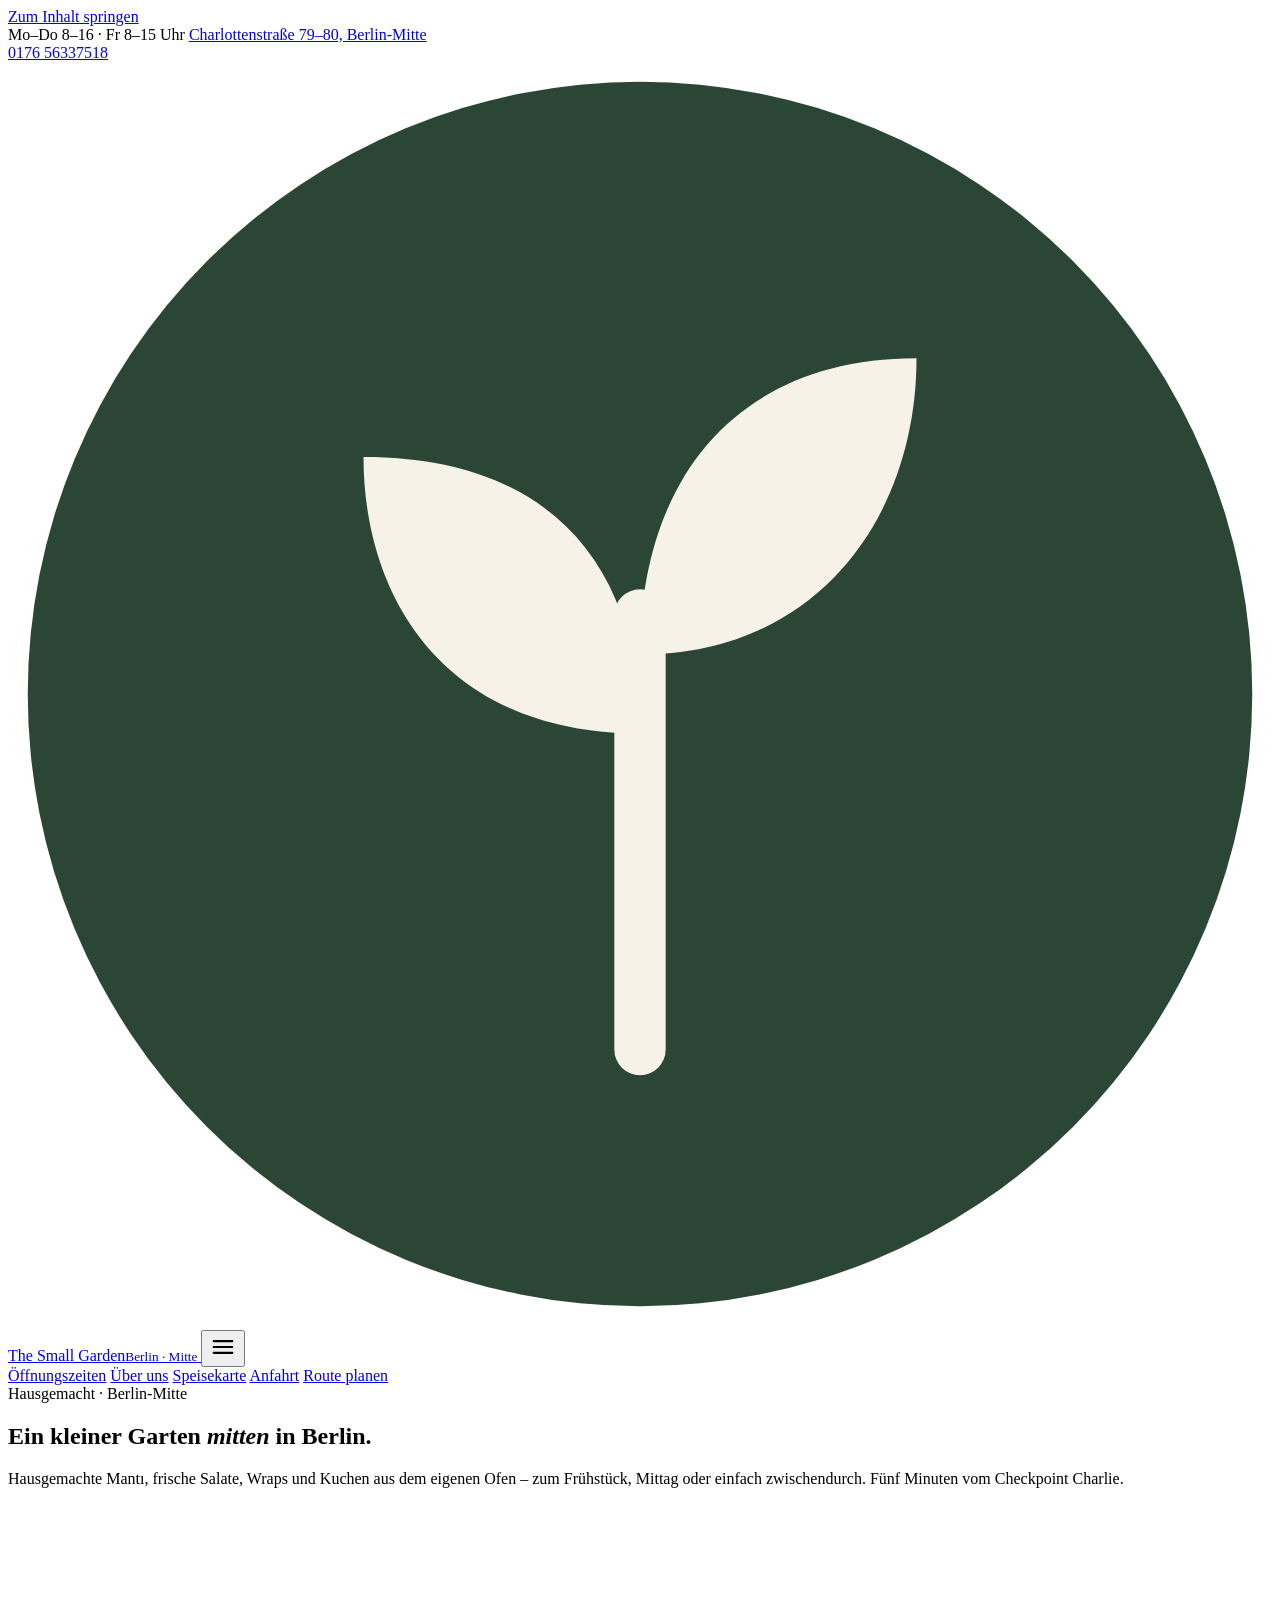
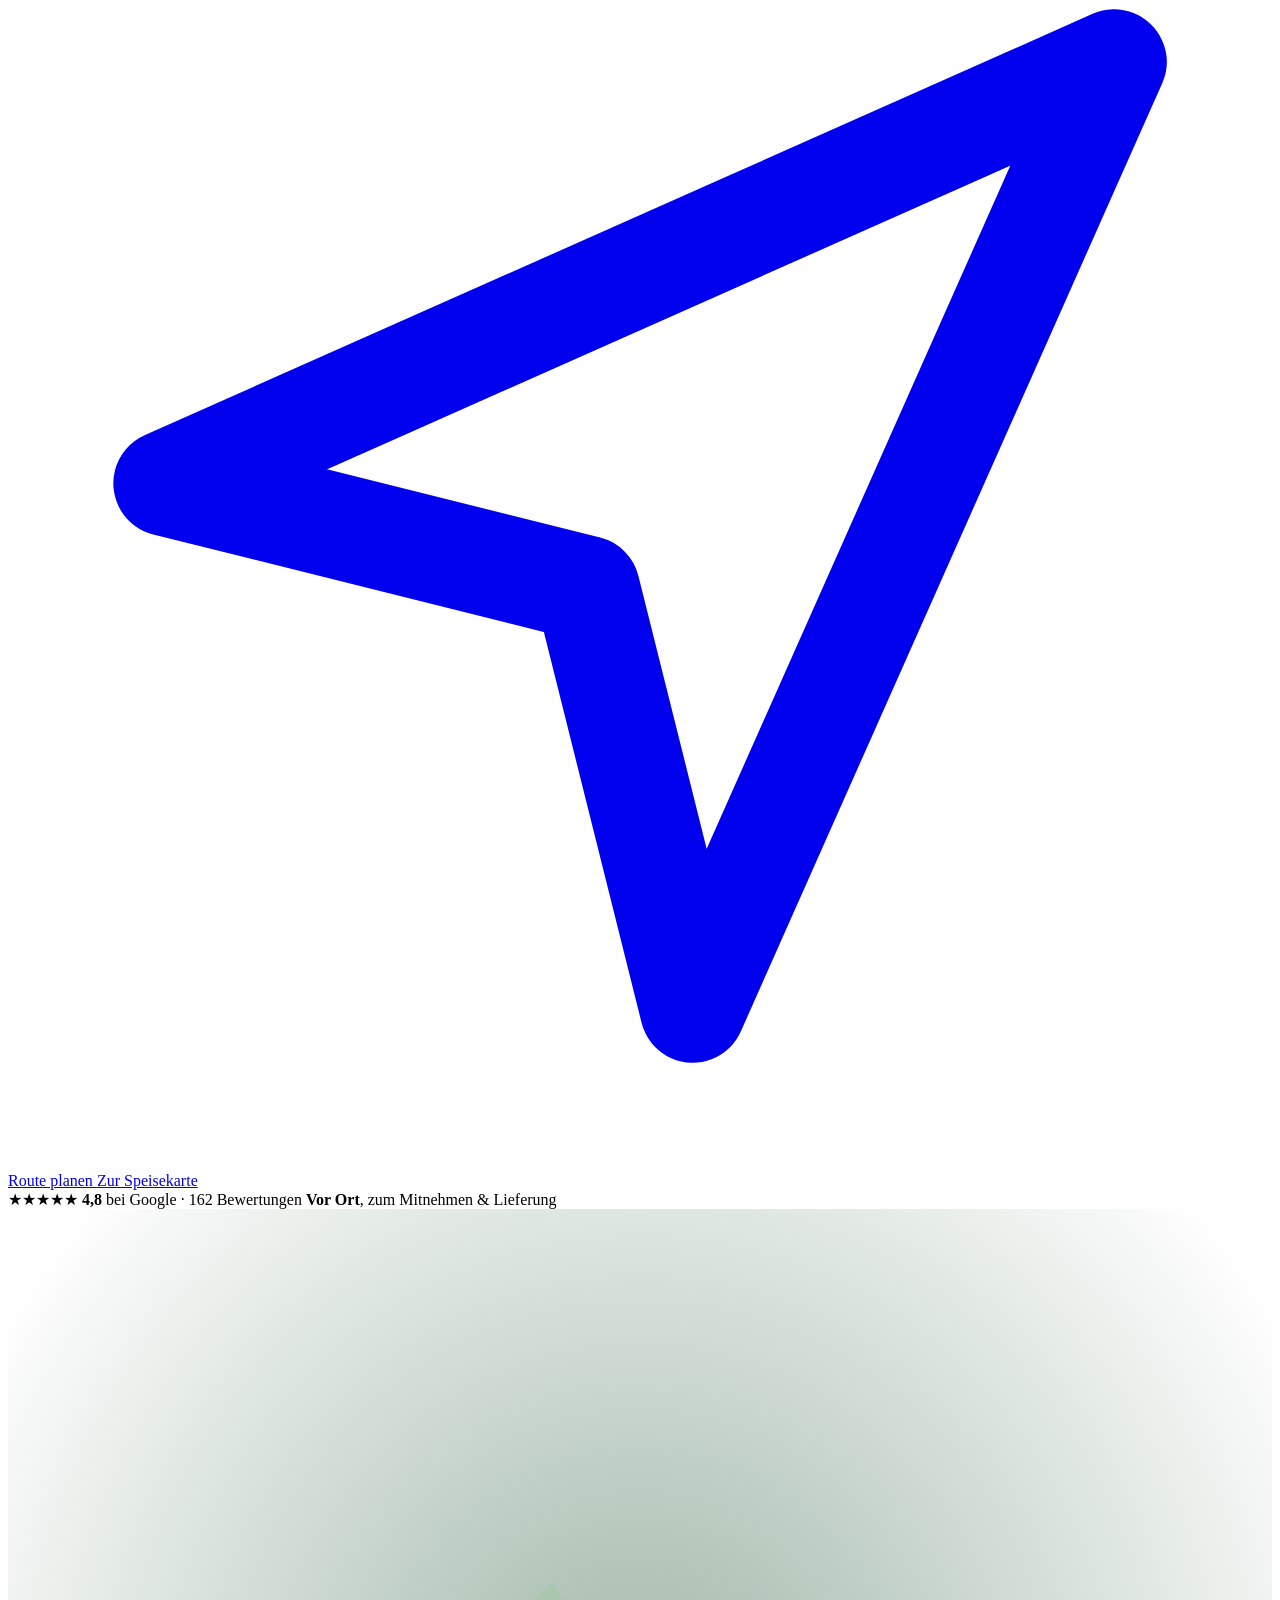
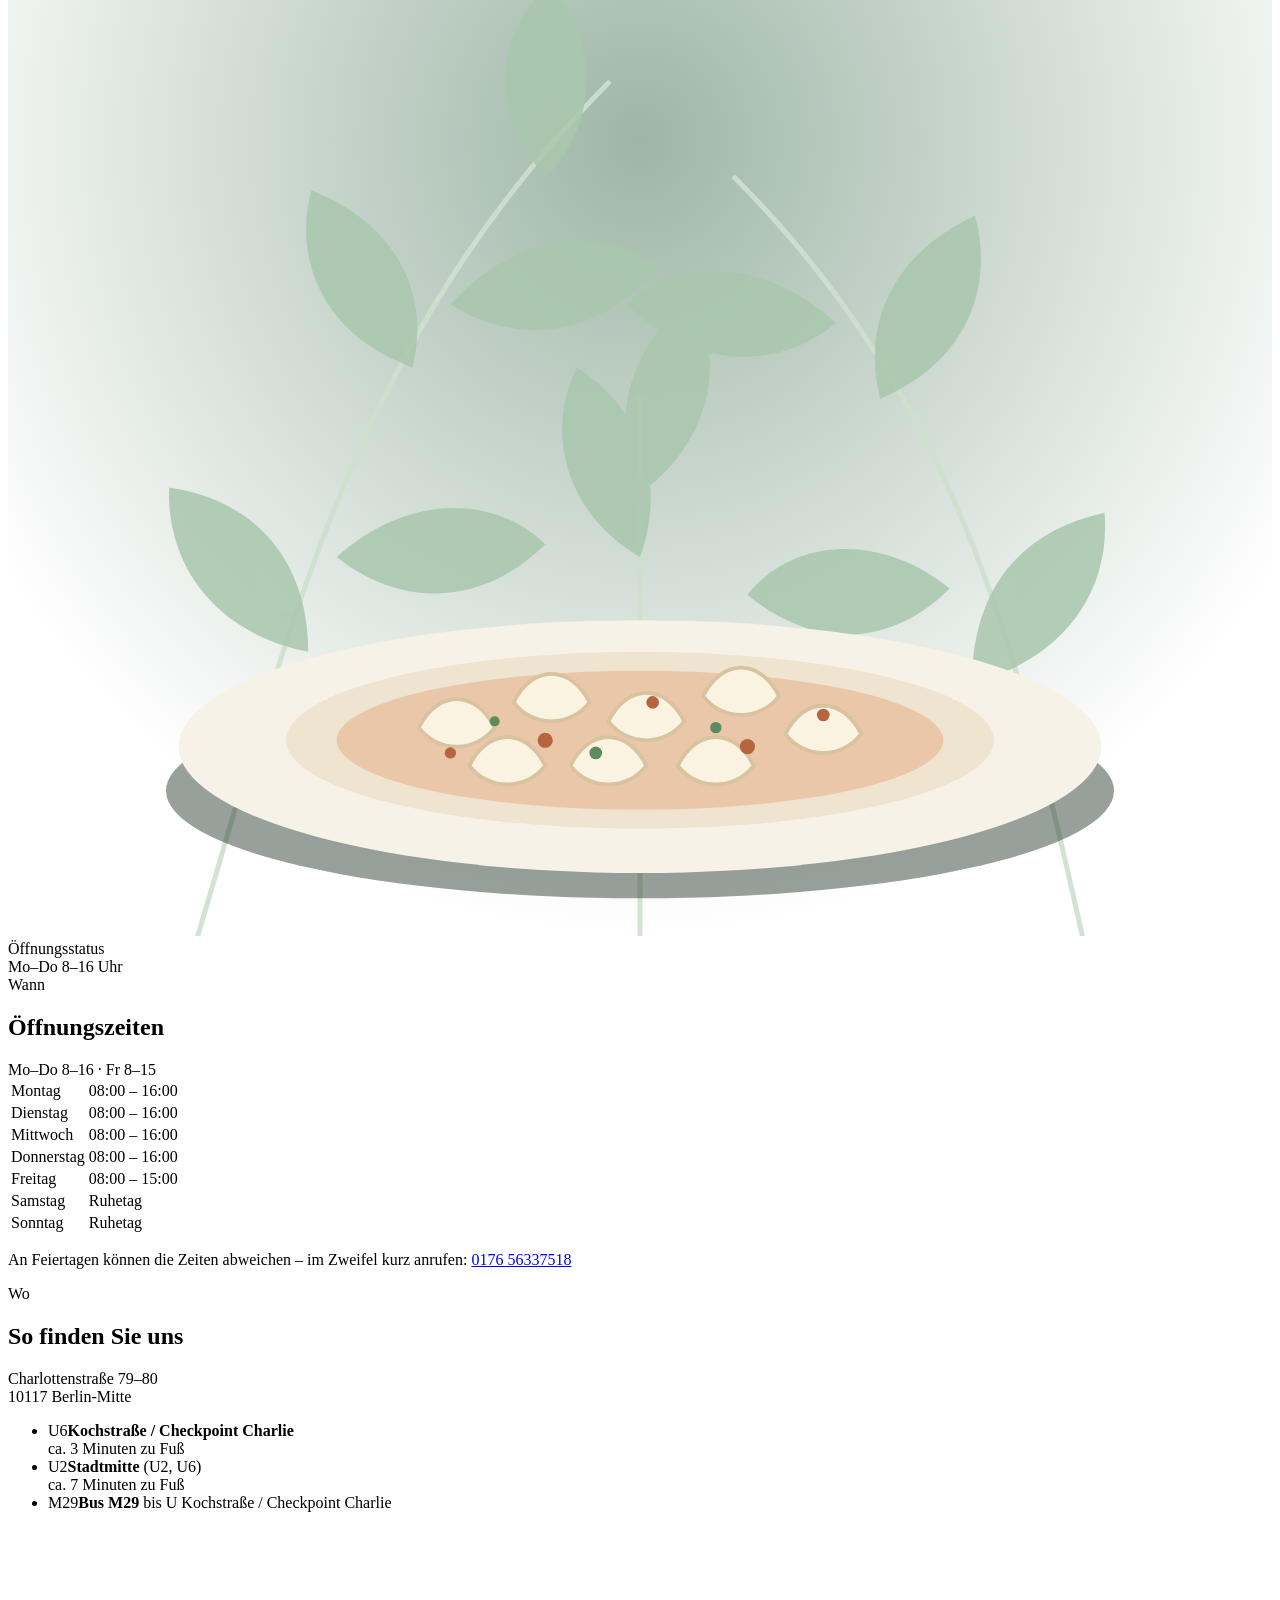
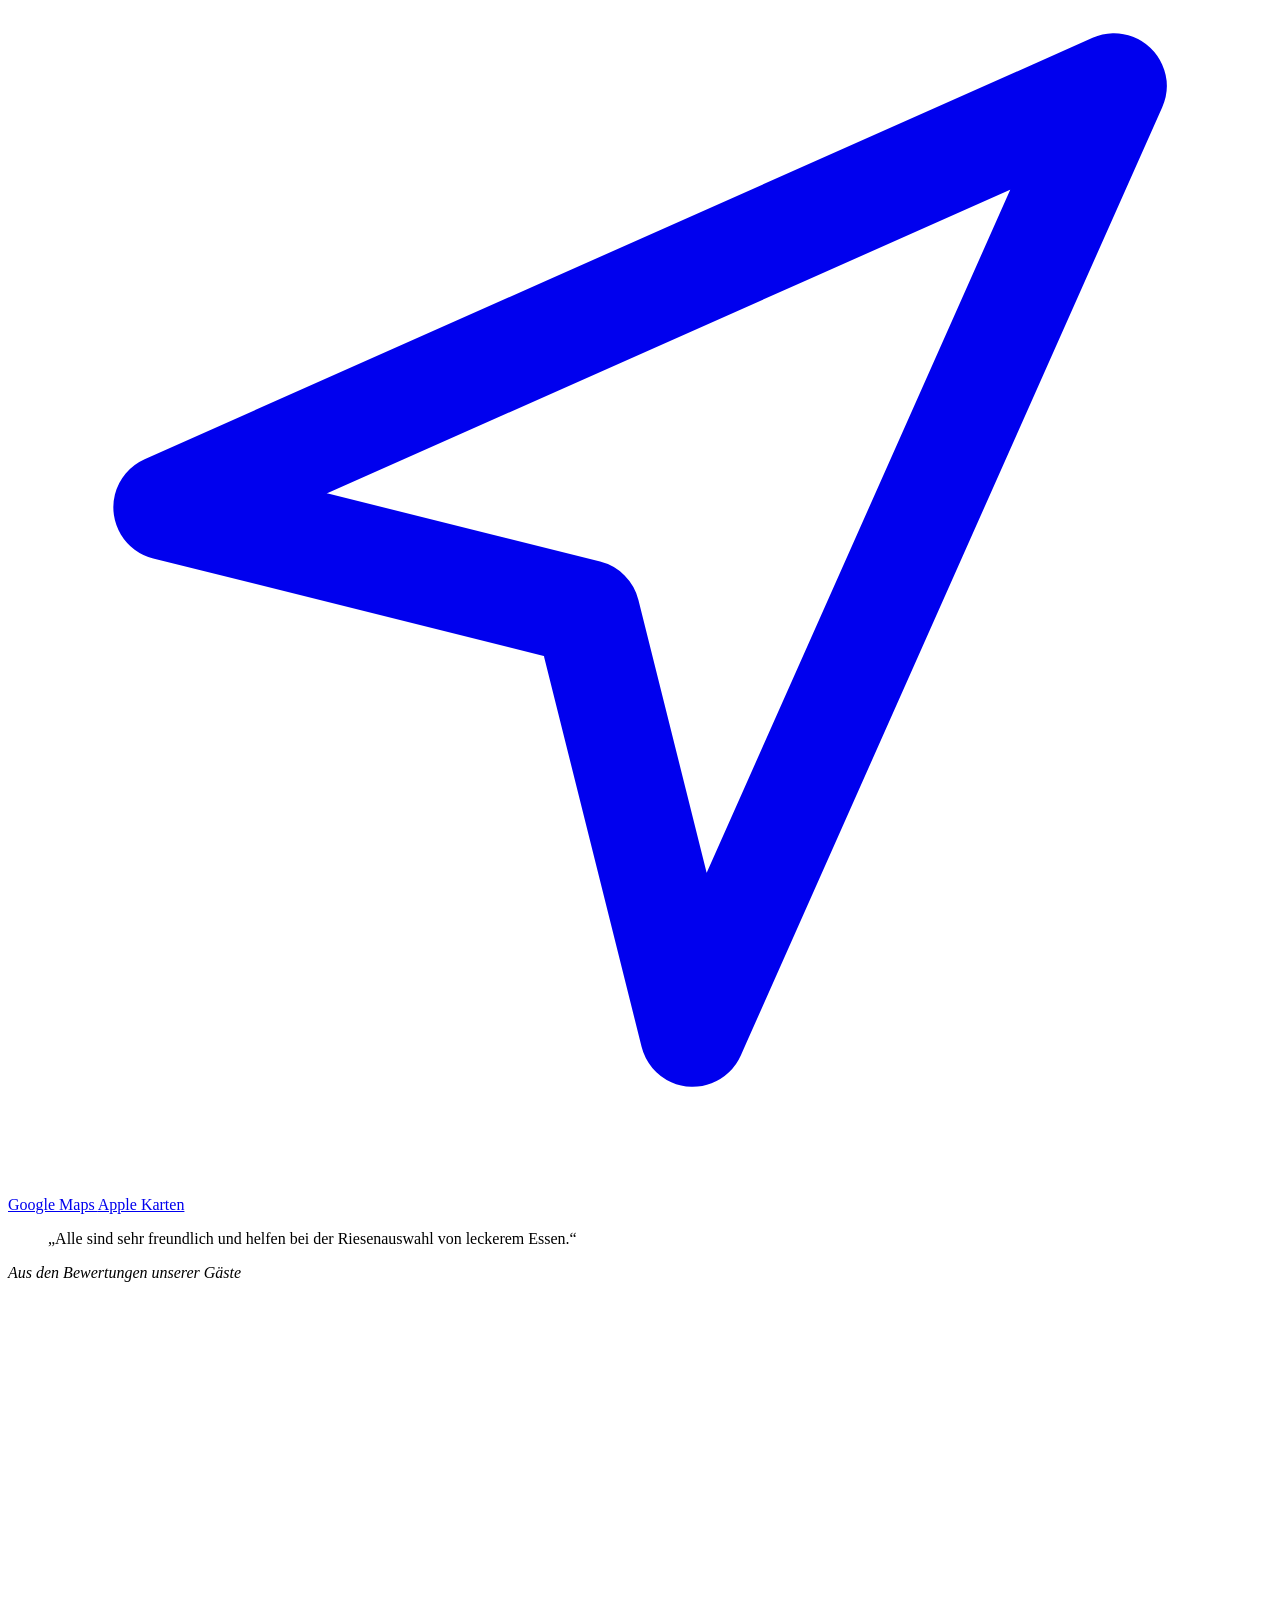
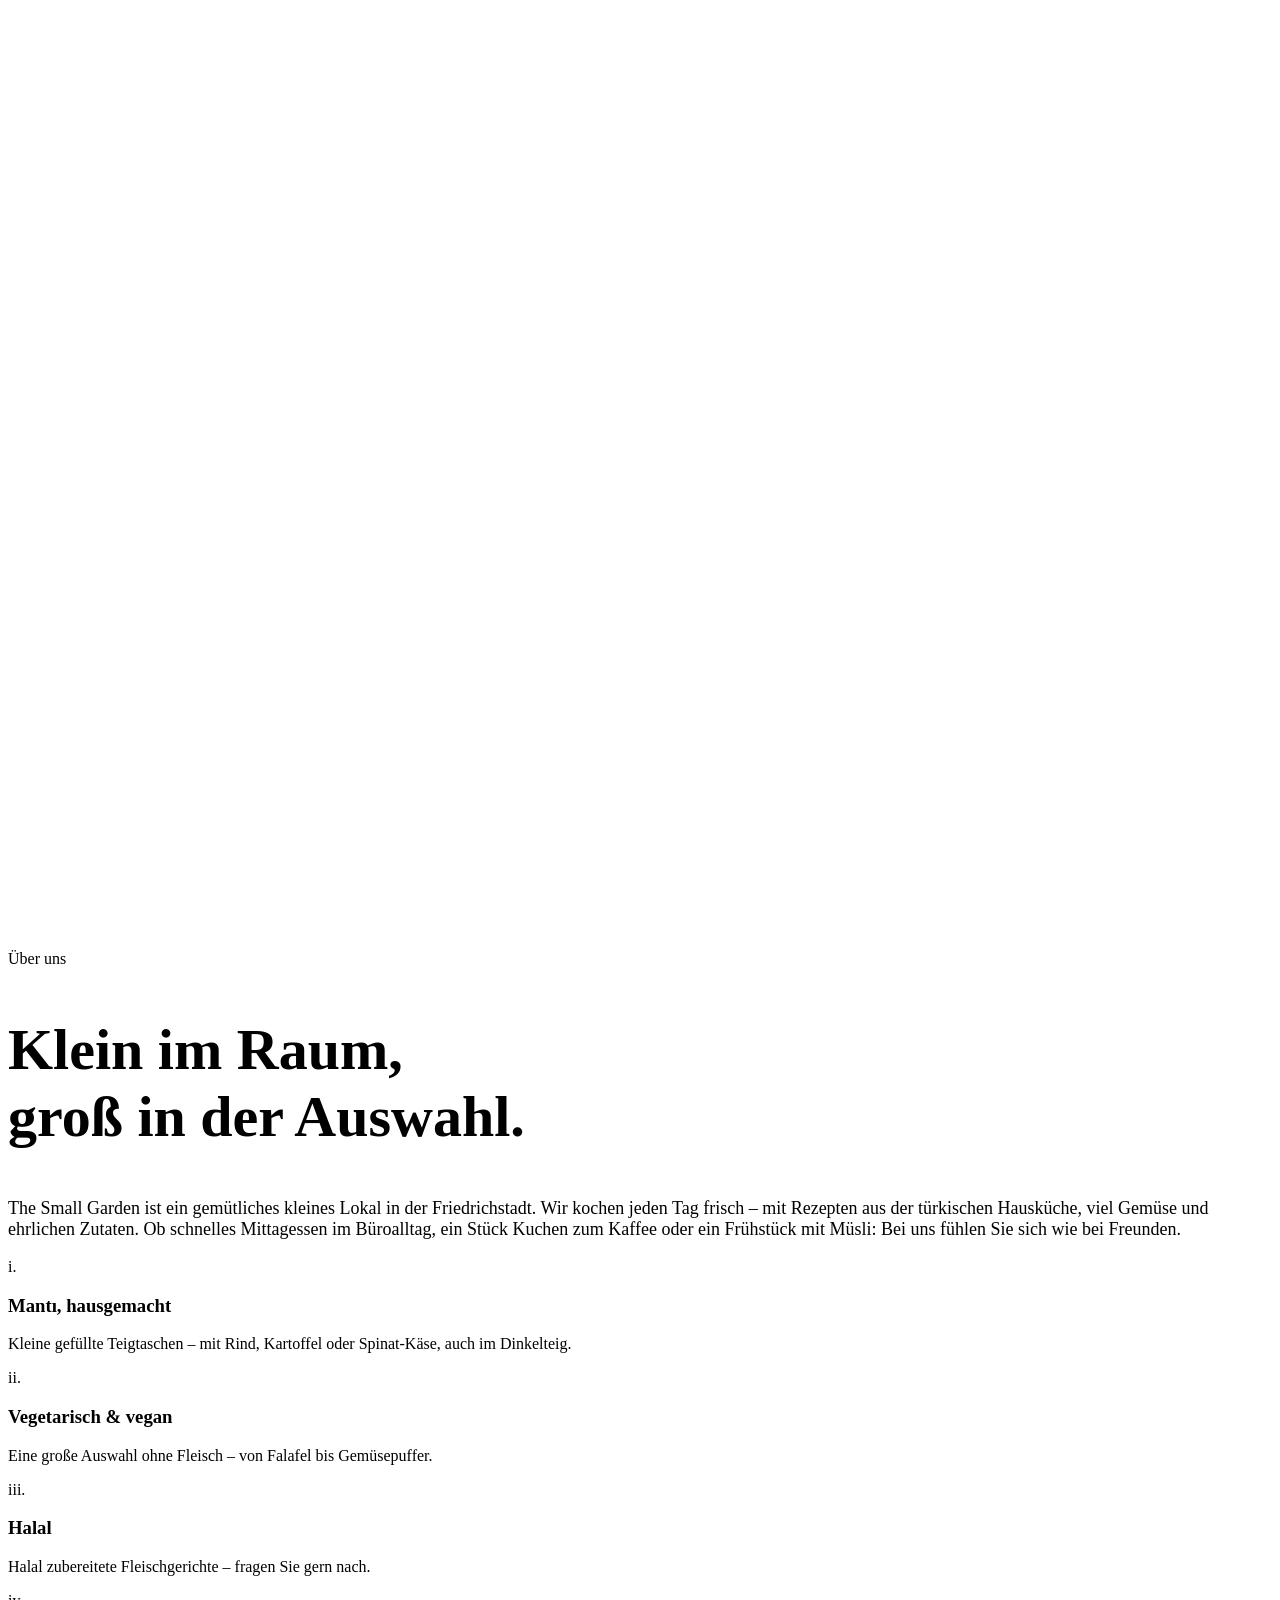
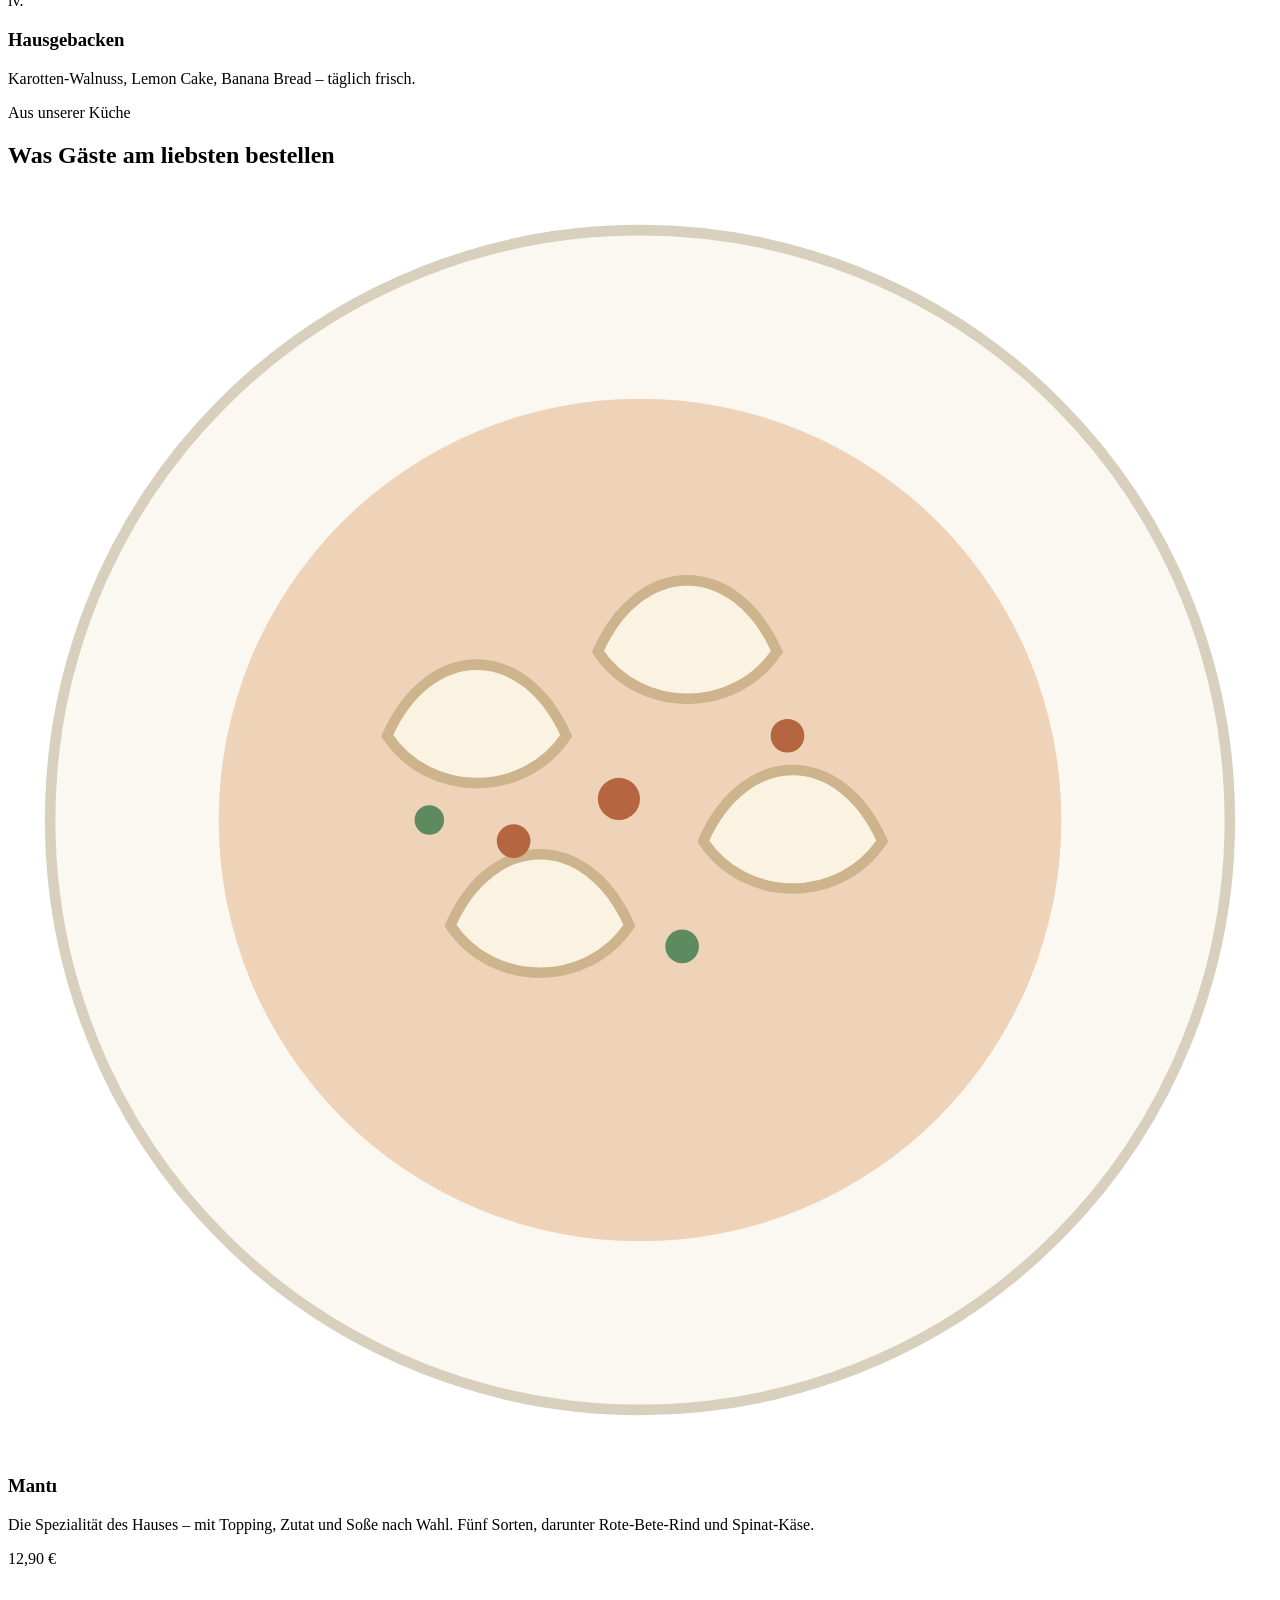
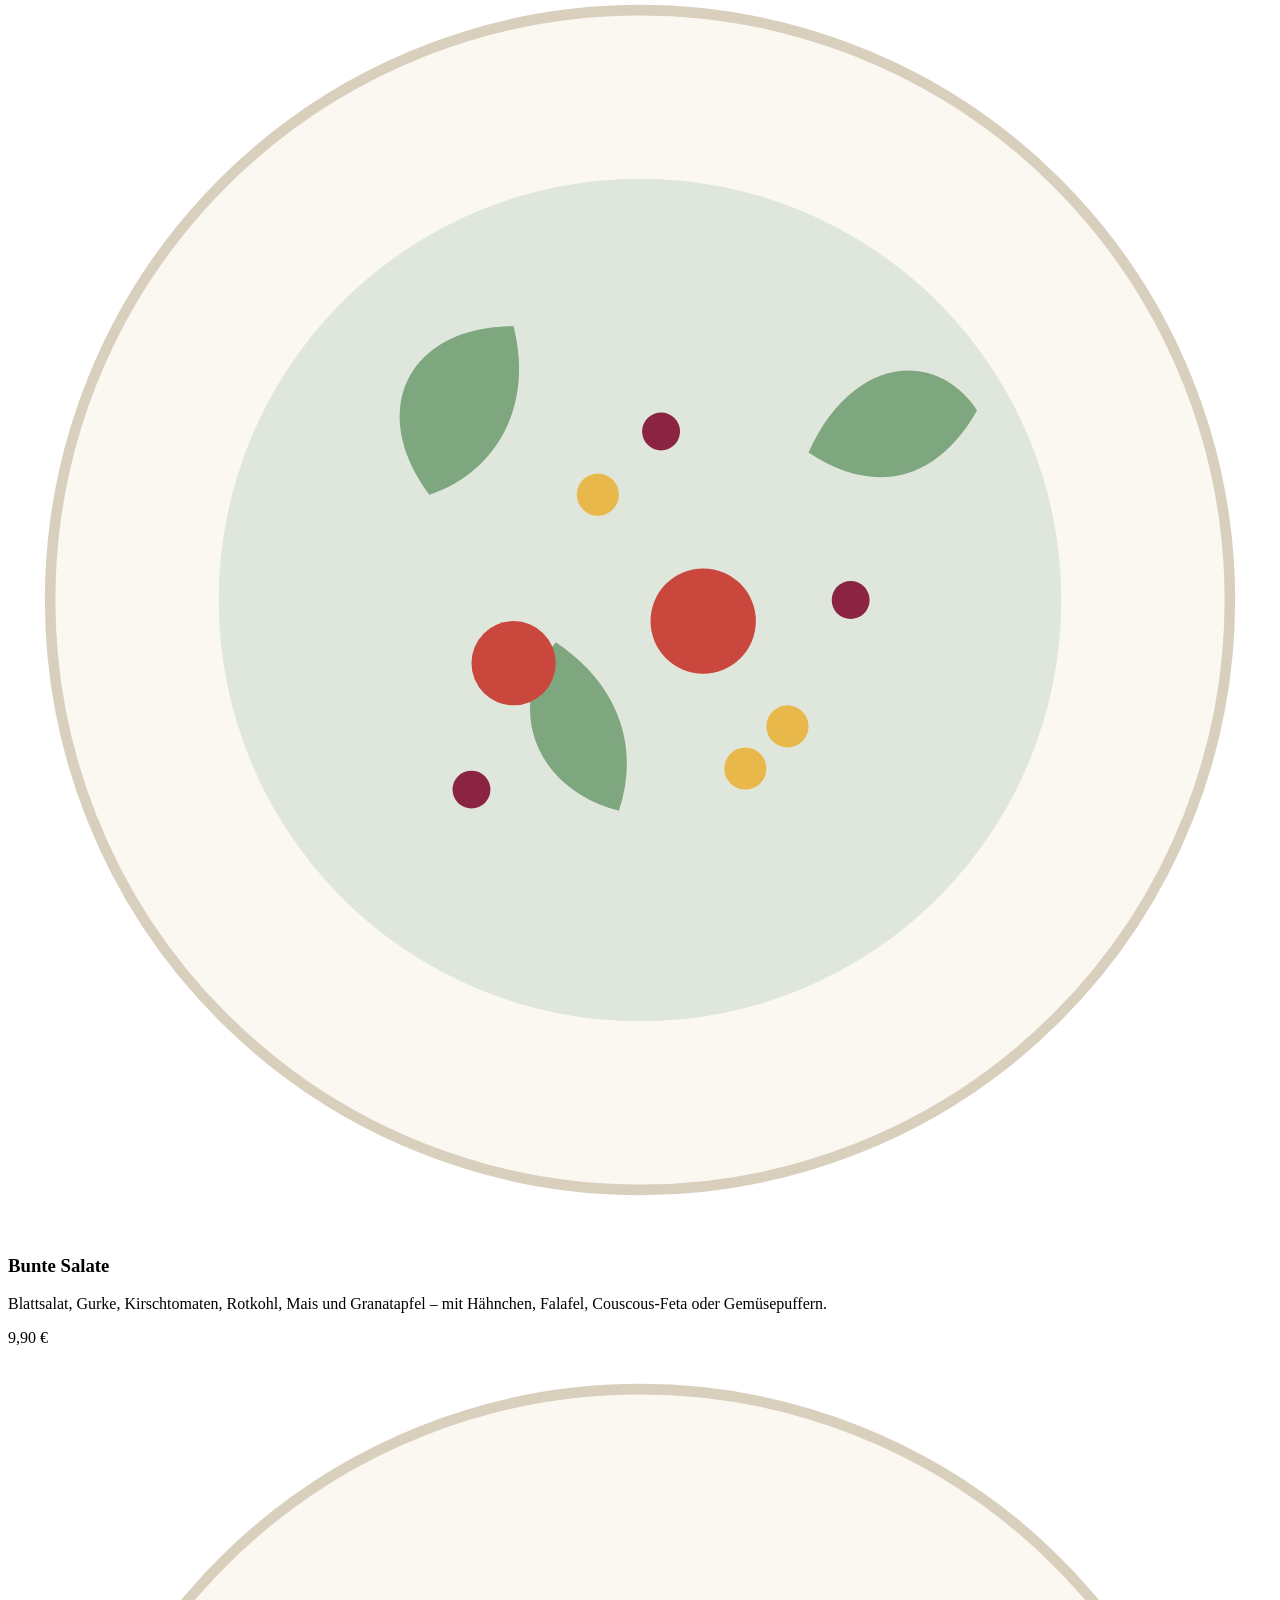
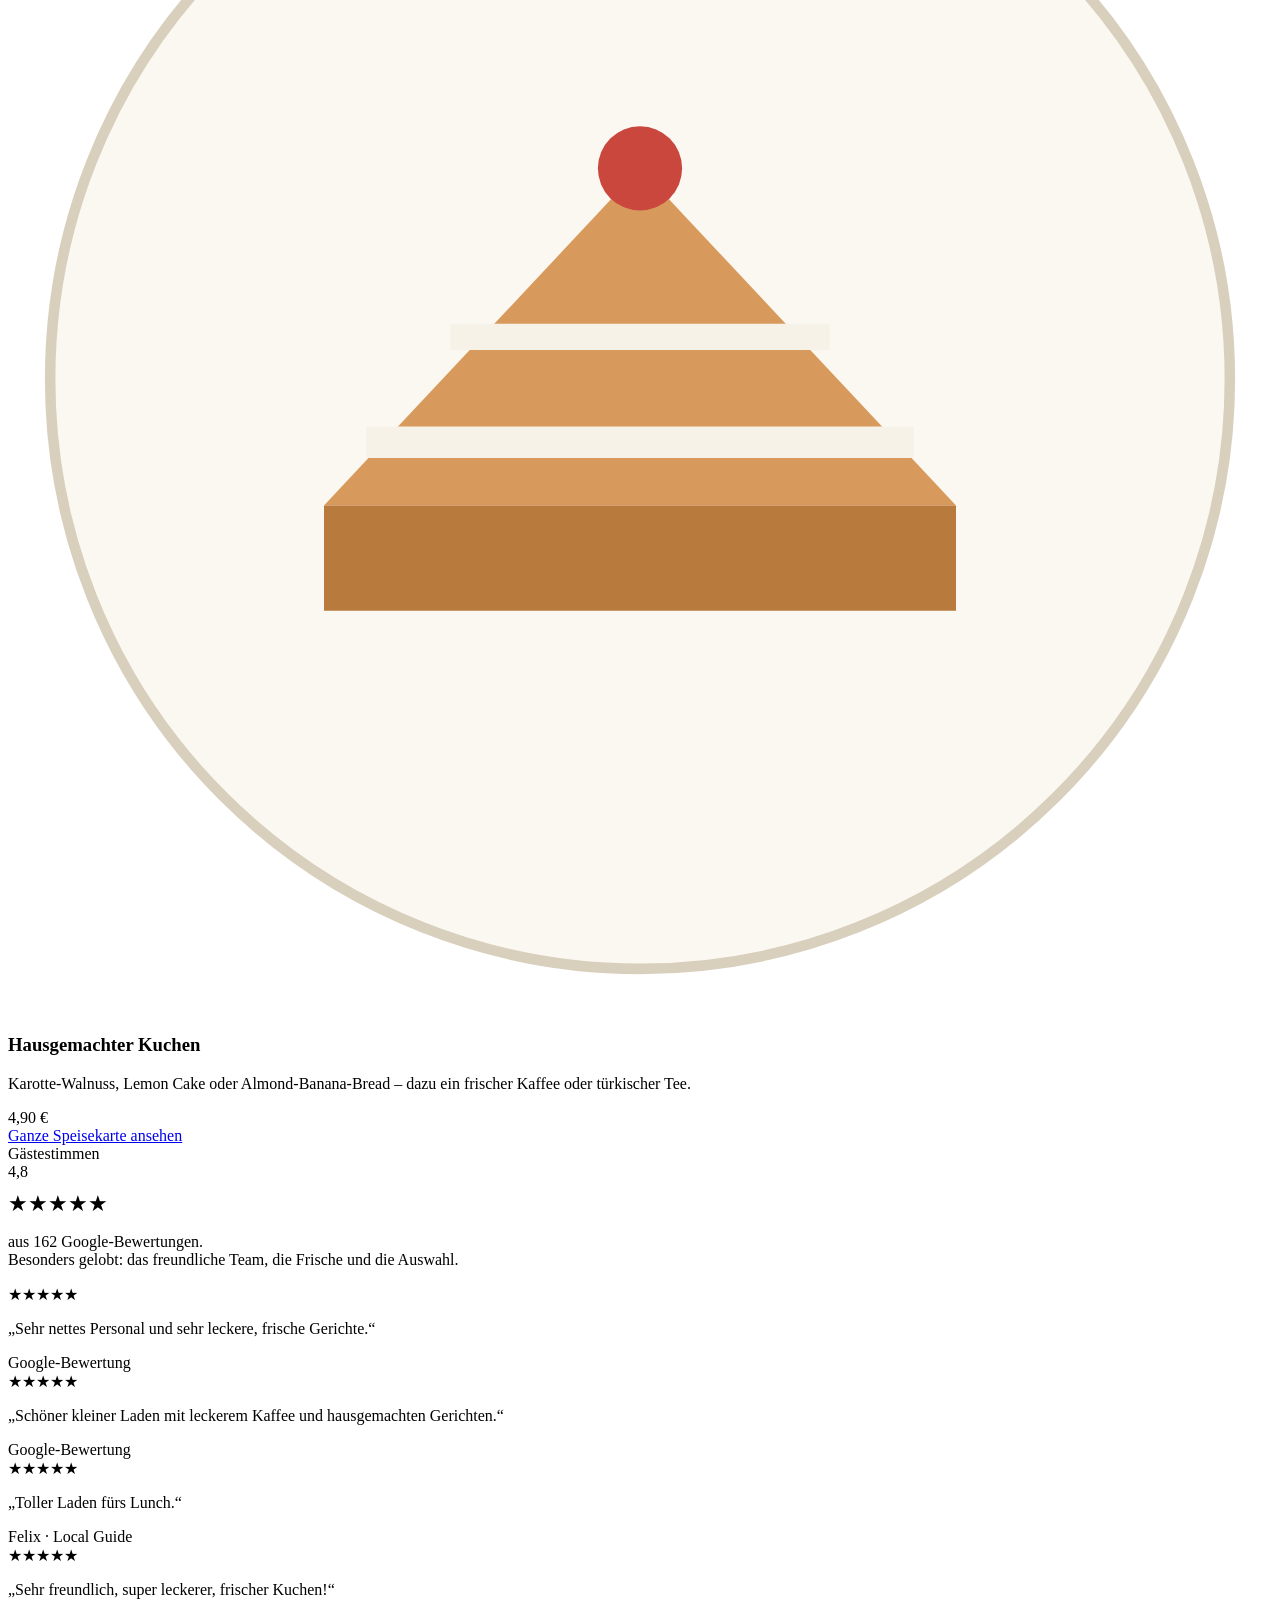
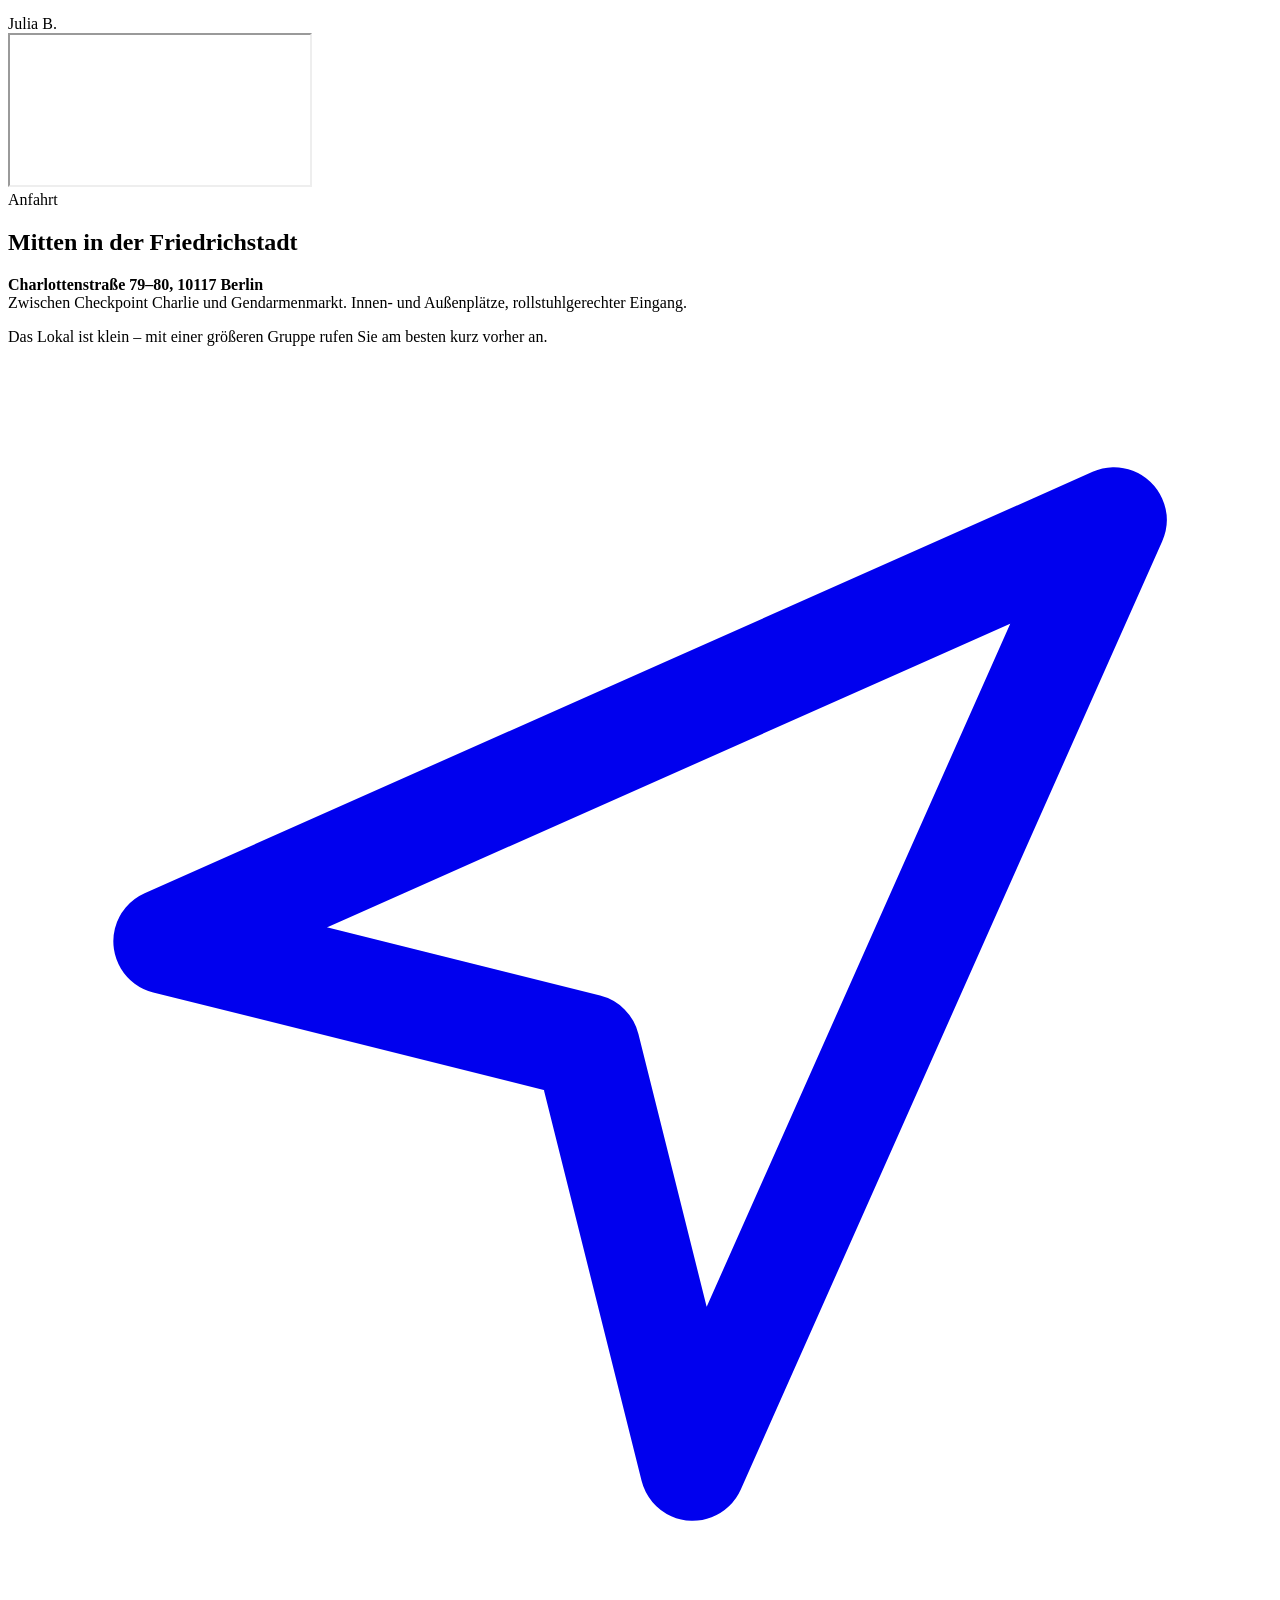
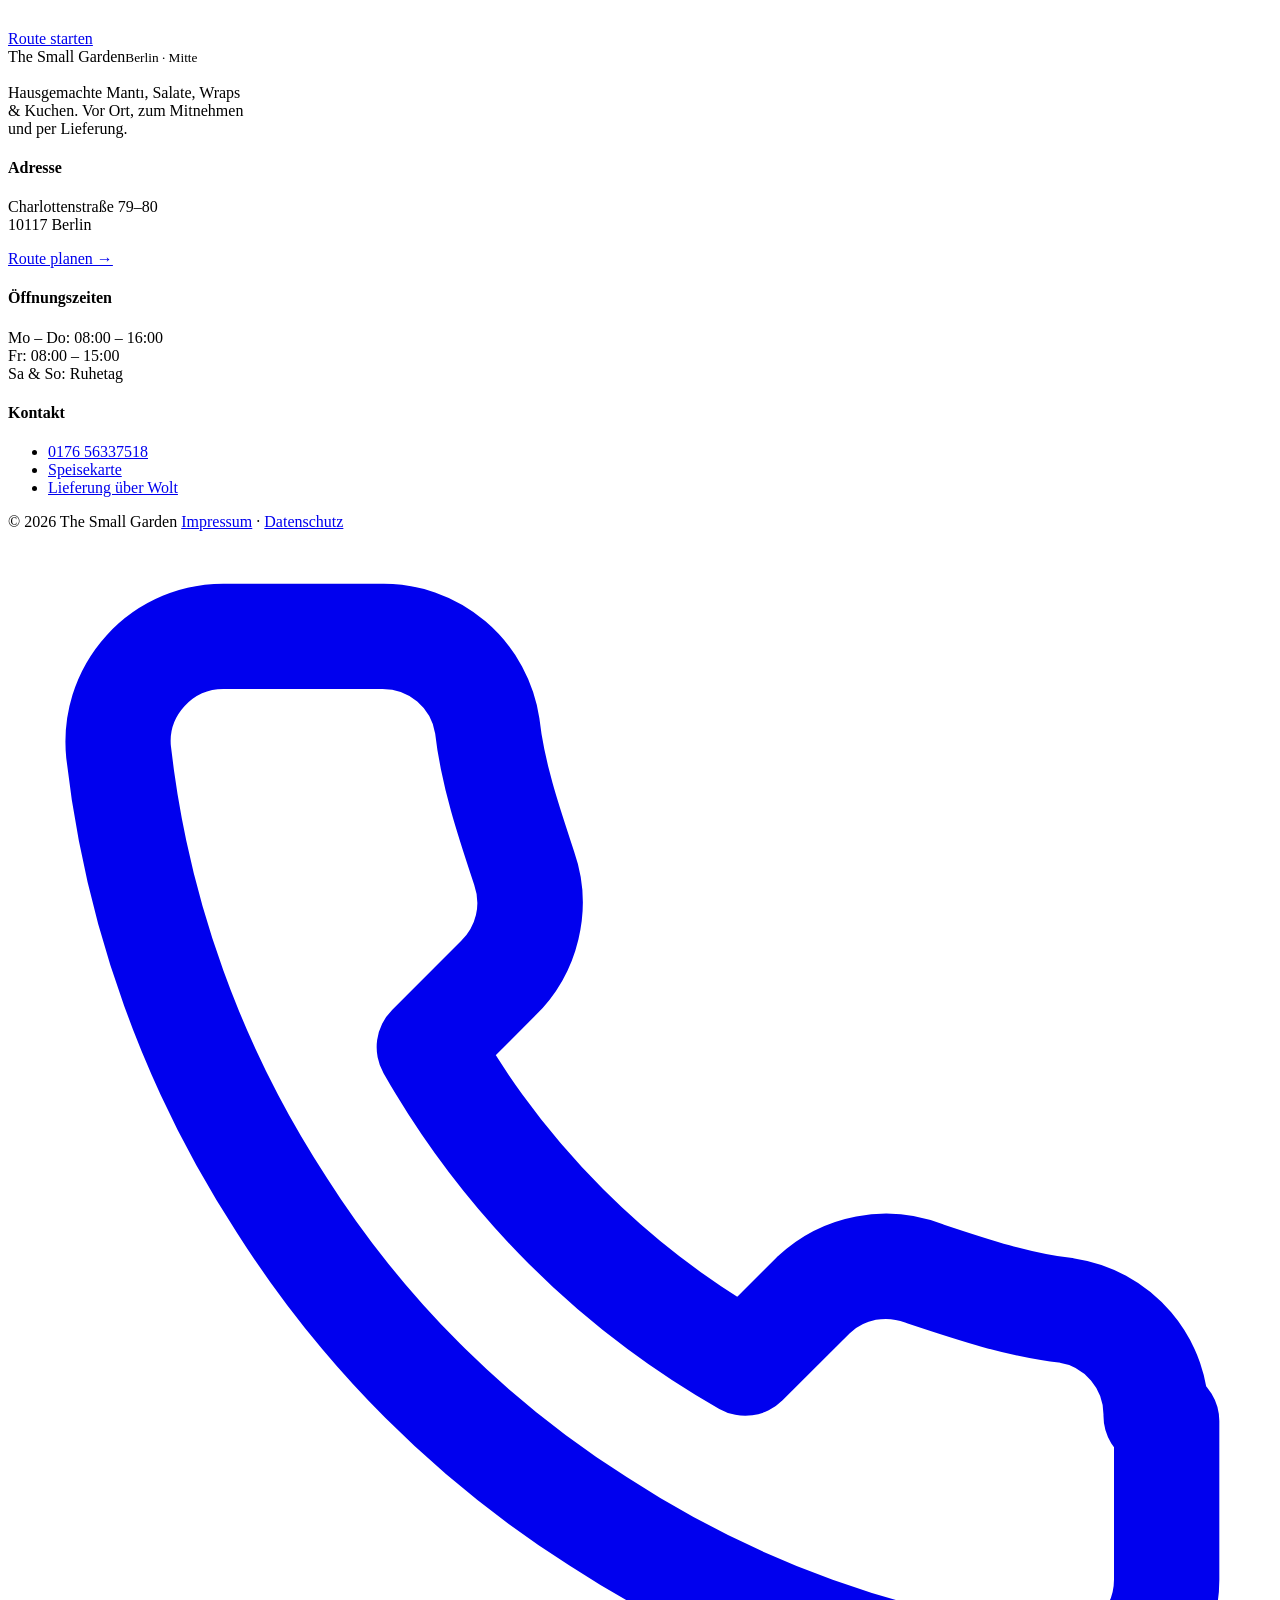
==== index.html @ 0bbbf4a5 "Add files via upload" ====
<!doctype html>
<html lang="de">
<head>
  <meta charset="utf-8">
  <meta name="viewport" content="width=device-width, initial-scale=1">
  <title>The Small Garden – Hausgemachte Mantı, Salate &amp; Kuchen in Berlin-Mitte</title>
  <meta name="description" content="The Small Garden in der Charlottenstraße 79–80, Berlin-Mitte: hausgemachte Mantı, frische Salate, Wraps und Kuchen. Mo–Do 8–16 Uhr, Fr 8–15 Uhr. Vor Ort, zum Mitnehmen und per Lieferung.">
  <meta name="robots" content="noindex">
  <meta name="theme-color" content="#2c4636">
  <link rel="icon" href="data:image/svg+xml,%3Csvg xmlns='http://www.w3.org/2000/svg' viewBox='0 0 64 64'%3E%3Ccircle cx='32' cy='32' r='32' fill='%232c4636'/%3E%3Cpath d='M32 50V28' stroke='%23f7f2e8' stroke-width='3' stroke-linecap='round'/%3E%3Cpath d='M32 34c-10 0-14-7-14-14 9 0 14 5 14 14zM32 30c0-9 5-15 14-15 0 8-5 15-14 15z' fill='%23f7f2e8'/%3E%3C/svg%3E">
  <link rel="preconnect" href="https://fonts.googleapis.com">
  <link rel="preconnect" href="https://fonts.gstatic.com" crossorigin>
  <link href="https://fonts.googleapis.com/css2?family=Cormorant+Garamond:ital,wght@0,500;0,600;1,500&family=DM+Sans:wght@400;500;600;700&display=swap" rel="stylesheet">
  <link rel="stylesheet" href="css/style.css">
  <script type="application/ld+json">
  {
    "@context": "https://schema.org",
    "@type": "Restaurant",
    "name": "The Small Garden",
    "servesCuisine": ["Türkisch", "Mantı", "Salate", "Kuchen"],
    "priceRange": "€",
    "telephone": "+49 176 56337518",
    "address": {
      "@type": "PostalAddress",
      "streetAddress": "Charlottenstraße 79-80",
      "postalCode": "10117",
      "addressLocality": "Berlin",
      "addressCountry": "DE"
    },
    "geo": { "@type": "GeoCoordinates", "latitude": 52.5080443, "longitude": 13.3921114 },
    "openingHoursSpecification": [
      { "@type": "OpeningHoursSpecification", "dayOfWeek": ["Monday", "Tuesday", "Wednesday", "Thursday"], "opens": "08:00", "closes": "16:00" },
      { "@type": "OpeningHoursSpecification", "dayOfWeek": "Friday", "opens": "08:00", "closes": "15:00" }
    ],
    "hasMenu": "speisekarte.html"
  }
  </script>
</head>
<body>
<a class="skip" href="#main">Zum Inhalt springen</a>

<div class="topbar">
  <div class="container">
    <div class="tb-left">
      <span data-status><span class="status-dot"></span><span data-status-text>Mo–Do 8–16 · Fr 8–15 Uhr</span></span>
      <a href="#anfahrt">Charlottenstraße 79–80, Berlin-Mitte</a>
    </div>
    <div class="tb-right"><a href="tel:+4917656337518">0176 56337518</a></div>
  </div>
</div>

<header class="header">
  <div class="container">
    <a class="brand" href="index.html" aria-label="The Small Garden – Startseite">
      <svg viewBox="0 0 64 64" aria-hidden="true"><circle cx="32" cy="32" r="31" fill="#2c4636"/><path d="M32 50V28" stroke="#f7f2e8" stroke-width="2.6" stroke-linecap="round"/><path d="M32 34c-10 0-14-7-14-14 9 0 14 5 14 14zM32 30c0-9 5-15 14-15 0 8-5 15-14 15z" fill="#f7f2e8"/></svg>
      <span class="brand-name">The Small Garden<small>Berlin · Mitte</small></span>
    </a>
    <button class="menu-toggle" aria-label="Menü öffnen" aria-expanded="false">
      <svg width="28" height="28" viewBox="0 0 24 24" fill="none" stroke="currentColor" stroke-width="1.8" stroke-linecap="round"><path d="M4 7h16M4 12h16M4 17h16"/></svg>
    </button>
    <nav class="nav" aria-label="Hauptnavigation">
      <a href="#oeffnungszeiten">Öffnungszeiten</a>
      <a href="#ueber-uns">Über uns</a>
      <a href="speisekarte.html">Speisekarte</a>
      <a href="#anfahrt">Anfahrt</a>
      <a class="btn btn-green btn-sm" href="https://www.google.com/maps/dir/?api=1&amp;destination=The+Small+Garden,+Charlottenstra%C3%9Fe+79-80,+10117+Berlin" target="_blank" rel="noopener">Route planen</a>
    </nav>
  </div>
</header>

<main id="main">

  <!-- HERO -->
  <section class="hero">
    <div class="container hero-grid">
      <div>
        <span class="eyebrow">Hausgemacht · Berlin-Mitte</span>
        <h1>Ein kleiner Garten <em>mitten</em> in Berlin.</h1>
        <p class="lead">Hausgemachte Mantı, frische Salate, Wraps und Kuchen aus dem eigenen Ofen – zum Frühstück, Mittag oder einfach zwischendurch. Fünf Minuten vom Checkpoint Charlie.</p>
        <div class="hero-actions">
          <a class="btn btn-primary" href="https://www.google.com/maps/dir/?api=1&amp;destination=The+Small+Garden,+Charlottenstra%C3%9Fe+79-80,+10117+Berlin" target="_blank" rel="noopener">
            <svg viewBox="0 0 24 24" fill="none" stroke="currentColor" stroke-width="2" stroke-linecap="round" stroke-linejoin="round"><path d="M3 11l18-8-8 18-2-8-8-2z"/></svg>
            Route planen
          </a>
          <a class="btn btn-ghost" href="speisekarte.html">Zur Speisekarte</a>
        </div>
        <div class="hero-meta">
          <span><span class="stars">★★★★★</span> <strong>4,8</strong> bei Google · 162 Bewertungen</span>
          <span><strong>Vor Ort</strong>, zum Mitnehmen &amp; Lieferung</span>
        </div>
      </div>

      <div class="hero-art" aria-hidden="true">
        <div class="arch">
          <svg viewBox="0 0 400 420" preserveAspectRatio="xMidYMid slice">
            <defs>
              <radialGradient id="glow" cx="50%" cy="40%" r="60%"><stop offset="0" stop-color="#4f7a5e" stop-opacity=".55"/><stop offset="1" stop-color="#4f7a5e" stop-opacity="0"/></radialGradient>
            </defs>
            <rect width="400" height="420" fill="url(#glow)"/>
            <!-- Zweige -->
            <g fill="none" stroke="#cfe0cf" stroke-width="1.6" stroke-linecap="round" opacity=".9">
              <path d="M60 420C90 320 110 230 190 150"/>
              <path d="M340 420C320 330 300 250 230 180"/>
              <path d="M200 420V250"/>
            </g>
            <g fill="#a9c7ad" opacity=".85">
              <path d="M95 330c-30-6-45-28-44-52 28 4 44 24 44 52z"/>
              <path d="M104 300c22-20 50-20 66-4-20 20-46 20-66 4z"/>
              <path d="M128 240c-28-10-38-34-32-56 26 10 38 32 32 56z"/>
              <path d="M140 220c20-22 48-26 66-12-18 22-44 26-66 12z"/>
              <path d="M170 180c-18-22-16-46 2-62 16 22 14 46-2 62z"/>
              <path d="M305 340c30-8 44-30 42-54-28 6-42 26-42 54z"/>
              <path d="M298 310c-22-18-50-16-64 2 22 18 46 16 64-2z"/>
              <path d="M276 250c28-12 36-36 30-58-26 12-36 34-30 58z"/>
              <path d="M262 226c-22-20-50-22-66-6 20 20 46 22 66 6z"/>
              <path d="M200 300c-24-14-30-40-20-60 22 14 28 38 20 60z"/>
              <path d="M200 280c22-16 28-42 16-62-20 16-26 40-16 62z"/>
            </g>
            <!-- Teller mit Mantı -->
            <g transform="translate(200 360)">
              <ellipse cx="0" cy="14" rx="150" ry="34" fill="#1b2e22" opacity=".45"/>
              <ellipse cx="0" cy="0" rx="146" ry="40" fill="#f7f2e8"/>
              <ellipse cx="0" cy="-2" rx="112" ry="28" fill="#efe4cf"/>
              <ellipse cx="0" cy="-2" rx="96" ry="22" fill="#e9b18a" opacity=".55"/>
              <g fill="#fbf3e2" stroke="#d8c3a0" stroke-width="1.2">
                <path d="M-70 -6c6-12 18-12 24 0-6 8-18 8-24 0z"/>
                <path d="M-40 -14c6-12 18-12 24 0-6 8-18 8-24 0z"/>
                <path d="M-10 -8c6-12 18-12 24 0-6 8-18 8-24 0z"/>
                <path d="M20 -16c6-12 18-12 24 0-6 8-18 8-24 0z"/>
                <path d="M46 -4c6-12 18-12 24 0-6 8-18 8-24 0z"/>
                <path d="M-54 6c6-12 18-12 24 0-6 8-18 8-24 0z"/>
                <path d="M-22 6c6-12 18-12 24 0-6 8-18 8-24 0z"/>
                <path d="M12 6c6-12 18-12 24 0-6 8-18 8-24 0z"/>
              </g>
              <g fill="#b5653f"><circle cx="-30" cy="-2" r="2.4"/><circle cx="4" cy="-14" r="2"/><circle cx="34" cy="0" r="2.4"/><circle cx="-60" cy="2" r="1.8"/><circle cx="58" cy="-10" r="2"/></g>
              <g fill="#5d8a5f"><circle cx="-14" cy="2" r="2"/><circle cx="24" cy="-6" r="1.8"/><circle cx="-46" cy="-8" r="1.6"/></g>
            </g>
          </svg>
        </div>
        <div class="hero-badge" data-status>
          <div class="t">Öffnungsstatus</div>
          <div class="v" data-status-text>Mo–Do 8–16 Uhr</div>
        </div>
      </div>
    </div>
  </section>

  <!-- ÖFFNUNGSZEITEN + ROUTE -->
  <section class="info" id="oeffnungszeiten">
    <div class="container info-grid">
      <article class="card reveal">
        <div class="card-head">
          <div>
            <span class="eyebrow">Wann</span>
            <h2>Öffnungszeiten</h2>
          </div>
          <span class="pill" data-status>Mo–Do 8–16 · Fr 8–15</span>
        </div>
        <table class="hours">
          <tbody>
            <tr data-day="1"><td>Montag</td><td>08:00 – 16:00</td></tr>
            <tr data-day="2"><td>Dienstag</td><td>08:00 – 16:00</td></tr>
            <tr data-day="3"><td>Mittwoch</td><td>08:00 – 16:00</td></tr>
            <tr data-day="4"><td>Donnerstag</td><td>08:00 – 16:00</td></tr>
            <tr data-day="5"><td>Freitag</td><td>08:00 – 15:00</td></tr>
            <tr data-day="6" class="off"><td>Samstag</td><td>Ruhetag</td></tr>
            <tr data-day="0" class="off"><td>Sonntag</td><td>Ruhetag</td></tr>
          </tbody>
        </table>
        <p class="card-note">An Feiertagen können die Zeiten abweichen – im Zweifel kurz anrufen: <a href="tel:+4917656337518">0176 56337518</a></p>
      </article>

      <article class="card reveal" id="route">
        <div class="card-head">
          <div>
            <span class="eyebrow">Wo</span>
            <h2>So finden Sie uns</h2>
          </div>
        </div>
        <p class="address">Charlottenstraße 79–80<br>10117 Berlin-Mitte</p>
        <ul class="route-list">
          <li><span class="ic ic-u">U6</span><span><strong>Kochstraße / Checkpoint Charlie</strong><br>ca. 3 Minuten zu Fuß</span></li>
          <li><span class="ic ic-u">U2</span><span><strong>Stadtmitte</strong> (U2, U6)<br>ca. 7 Minuten zu Fuß</span></li>
          <li><span class="ic ic-bus">M29</span><span><strong>Bus M29</strong> bis U Kochstraße / Checkpoint Charlie</span></li>
        </ul>
        <div class="route-actions">
          <a class="btn btn-primary" href="https://www.google.com/maps/dir/?api=1&amp;destination=The+Small+Garden,+Charlottenstra%C3%9Fe+79-80,+10117+Berlin" target="_blank" rel="noopener">
            <svg viewBox="0 0 24 24" fill="none" stroke="currentColor" stroke-width="2" stroke-linecap="round" stroke-linejoin="round"><path d="M3 11l18-8-8 18-2-8-8-2z"/></svg>
            Google Maps
          </a>
          <a class="btn btn-ghost" href="https://maps.apple.com/?daddr=Charlottenstra%C3%9Fe+79-80,+10117+Berlin&amp;q=The+Small+Garden" target="_blank" rel="noopener">Apple Karten</a>
        </div>
      </article>
    </div>
  </section>

  <!-- ÜBER UNS -->
  <section class="section" id="ueber-uns">
    <div class="container about-grid">
      <div class="quote-block reveal">
        <blockquote>„Alle sind sehr freundlich und helfen bei der Riesenauswahl von leckerem Essen.“</blockquote>
        <cite>Aus den Bewertungen unserer Gäste</cite>
        <svg viewBox="0 0 64 64" aria-hidden="true"><path d="M32 60V28" stroke="#fff" stroke-width="2.6" stroke-linecap="round"/><path d="M32 34c-10 0-14-7-14-14 9 0 14 5 14 14zM32 30c0-9 5-15 14-15 0 8-5 15-14 15z" fill="#fff"/></svg>
      </div>
      <div class="reveal">
        <span class="eyebrow">Über uns</span>
        <h2 style="font-size:clamp(38px,5vw,58px)">Klein im Raum,<br>groß in der Auswahl.</h2>
        <p style="color:var(--muted);font-size:18px;margin-top:20px">The Small Garden ist ein gemütliches kleines Lokal in der Friedrichstadt. Wir kochen jeden Tag frisch – mit Rezepten aus der türkischen Hausküche, viel Gemüse und ehrlichen Zutaten. Ob schnelles Mittagessen im Büroalltag, ein Stück Kuchen zum Kaffee oder ein Frühstück mit Müsli: Bei uns fühlen Sie sich wie bei Freunden.</p>
        <div class="features">
          <div class="feature"><span class="num">i.</span><h3>Mantı, hausgemacht</h3><p>Kleine gefüllte Teigtaschen – mit Rind, Kartoffel oder Spinat-Käse, auch im Dinkelteig.</p></div>
          <div class="feature"><span class="num">ii.</span><h3>Vegetarisch &amp; vegan</h3><p>Eine große Auswahl ohne Fleisch – von Falafel bis Gemüsepuffer.</p></div>
          <div class="feature"><span class="num">iii.</span><h3>Halal</h3><p>Halal zubereitete Fleischgerichte – fragen Sie gern nach.</p></div>
          <div class="feature"><span class="num">iv.</span><h3>Hausgebacken</h3><p>Karotten-Walnuss, Lemon Cake, Banana Bread – täglich frisch.</p></div>
        </div>
      </div>
    </div>
  </section>

  <!-- GERICHTE -->
  <section class="section dishes" id="gerichte">
    <div class="container">
      <div class="section-head center reveal">
        <span class="eyebrow">Aus unserer Küche</span>
        <h2>Was Gäste am liebsten bestellen</h2>
      </div>
      <div class="dish-grid">
        <article class="dish reveal">
          <svg class="plate" viewBox="0 0 120 120" aria-hidden="true"><circle cx="60" cy="60" r="56" fill="#fbf8f2" stroke="#d9cfbd"/><circle cx="60" cy="60" r="40" fill="#efd3b9"/><g fill="#fbf3e2" stroke="#cdb48c" stroke-width="1"><path d="M36 52c4-9 13-9 17 0-4 6-13 6-17 0z"/><path d="M56 44c4-9 13-9 17 0-4 6-13 6-17 0z"/><path d="M66 62c4-9 13-9 17 0-4 6-13 6-17 0z"/><path d="M42 70c4-9 13-9 17 0-4 6-13 6-17 0z"/></g><g fill="#b5653f"><circle cx="58" cy="58" r="2"/><circle cx="48" cy="62" r="1.6"/><circle cx="74" cy="52" r="1.6"/></g><g fill="#5d8a5f"><circle cx="64" cy="72" r="1.6"/><circle cx="40" cy="60" r="1.4"/></g></svg>
          <h3>Mantı</h3>
          <p>Die Spezialität des Hauses – mit Topping, Zutat und Soße nach Wahl. Fünf Sorten, darunter Rote-Bete-Rind und Spinat-Käse.</p>
          <span class="price">12,90 €</span>
        </article>
        <article class="dish reveal">
          <svg class="plate" viewBox="0 0 120 120" aria-hidden="true"><circle cx="60" cy="60" r="56" fill="#fbf8f2" stroke="#d9cfbd"/><circle cx="60" cy="60" r="40" fill="#dfe7dc"/><g fill="#7ea67f"><path d="M40 50c-6-8-2-16 8-16 2 8-2 14-8 16z"/><path d="M76 46c4-9 12-10 16-4-4 7-10 8-16 4z"/><path d="M58 80c-8-2-11-10-6-16 6 4 8 10 6 16z"/></g><g fill="#c9473c"><circle cx="66" cy="62" r="5"/><circle cx="48" cy="66" r="4"/></g><g fill="#e8b84a"><circle cx="70" cy="76" r="2"/><circle cx="74" cy="72" r="2"/><circle cx="56" cy="50" r="2"/></g><g fill="#8a2442"><circle cx="62" cy="44" r="1.8"/><circle cx="80" cy="60" r="1.8"/><circle cx="44" cy="78" r="1.8"/></g></svg>
          <h3>Bunte Salate</h3>
          <p>Blattsalat, Gurke, Kirschtomaten, Rotkohl, Mais und Granatapfel – mit Hähnchen, Falafel, Couscous-Feta oder Gemüsepuffern.</p>
          <span class="price">9,90 €</span>
        </article>
        <article class="dish reveal">
          <svg class="plate" viewBox="0 0 120 120" aria-hidden="true"><circle cx="60" cy="60" r="56" fill="#fbf8f2" stroke="#d9cfbd"/><path d="M30 72l30-32 30 32z" fill="#d79a5c"/><path d="M30 72h60v10H30z" fill="#b97a3e"/><path d="M34 66h52" stroke="#f7f2e8" stroke-width="3"/><path d="M42 56h36" stroke="#f7f2e8" stroke-width="2.5"/><circle cx="60" cy="40" r="4" fill="#c9473c"/></svg>
          <h3>Hausgemachter Kuchen</h3>
          <p>Karotte-Walnuss, Lemon Cake oder Almond-Banana-Bread – dazu ein frischer Kaffee oder türkischer Tee.</p>
          <span class="price">4,90 €</span>
        </article>
      </div>
      <div class="dish-foot reveal"><a class="btn btn-green" href="speisekarte.html">Ganze Speisekarte ansehen</a></div>
    </div>
  </section>

  <!-- BEWERTUNGEN -->
  <section class="section" id="bewertungen">
    <div class="container reviews-grid">
      <div class="reveal">
        <span class="eyebrow">Gästestimmen</span>
        <div class="score">4,8</div>
        <div class="stars" style="font-size:22px;margin-top:10px">★★★★★</div>
        <p class="score-sub">aus 162 Google-Bewertungen.<br>Besonders gelobt: das freundliche Team, die Frische und die Auswahl.</p>
      </div>
      <div class="review-list">
        <div class="review reveal"><span class="stars">★★★★★</span><p>„Sehr nettes Personal und sehr leckere, frische Gerichte.“</p><span>Google-Bewertung</span></div>
        <div class="review reveal"><span class="stars">★★★★★</span><p>„Schöner kleiner Laden mit leckerem Kaffee und hausgemachten Gerichten.“</p><span>Google-Bewertung</span></div>
        <div class="review reveal"><span class="stars">★★★★★</span><p>„Toller Laden fürs Lunch.“</p><span>Felix · Local Guide</span></div>
        <div class="review reveal"><span class="stars">★★★★★</span><p>„Sehr freundlich, super leckerer, frischer Kuchen!“</p><span>Julia B.</span></div>
      </div>
    </div>
  </section>

  <!-- KARTE -->
  <section class="map-section" id="anfahrt">
    <div class="container">
      <div class="map-wrap reveal">
        <iframe title="Karte: The Small Garden, Charlottenstraße 79–80, Berlin" loading="lazy"
          src="https://www.openstreetmap.org/export/embed.html?bbox=13.3866%2C52.5056%2C13.3976%2C52.5105&amp;layer=mapnik&amp;marker=52.5080443%2C13.3921114"></iframe>
        <div class="map-side">
          <span class="eyebrow">Anfahrt</span>
          <h2>Mitten in der Friedrichstadt</h2>
          <p><strong>Charlottenstraße 79–80, 10117 Berlin</strong><br>Zwischen Checkpoint Charlie und Gendarmenmarkt. Innen- und Außenplätze, rollstuhlgerechter Eingang.</p>
          <p>Das Lokal ist klein – mit einer größeren Gruppe rufen Sie am besten kurz vorher an.</p>
          <a class="btn btn-primary" href="https://www.google.com/maps/dir/?api=1&amp;destination=The+Small+Garden,+Charlottenstra%C3%9Fe+79-80,+10117+Berlin" target="_blank" rel="noopener">
            <svg viewBox="0 0 24 24" fill="none" stroke="currentColor" stroke-width="2" stroke-linecap="round" stroke-linejoin="round"><path d="M3 11l18-8-8 18-2-8-8-2z"/></svg>
            Route starten
          </a>
        </div>
      </div>
    </div>
  </section>
</main>

<footer class="footer">
  <div class="container">
    <div class="footer-grid">
      <div>
        <span class="brand-name">The Small Garden<small>Berlin · Mitte</small></span>
        <p style="margin-top:18px;max-width:30ch">Hausgemachte Mantı, Salate, Wraps &amp; Kuchen. Vor Ort, zum Mitnehmen und per Lieferung.</p>
      </div>
      <div>
        <h4>Adresse</h4>
        <p>Charlottenstraße 79–80<br>10117 Berlin</p>
        <a href="https://www.google.com/maps/dir/?api=1&amp;destination=The+Small+Garden,+Charlottenstra%C3%9Fe+79-80,+10117+Berlin" target="_blank" rel="noopener">Route planen →</a>
      </div>
      <div>
        <h4>Öffnungszeiten</h4>
        <p>Mo – Do: 08:00 – 16:00<br>Fr: 08:00 – 15:00<br>Sa &amp; So: Ruhetag</p>
      </div>
      <div>
        <h4>Kontakt</h4>
        <ul>
          <li><a href="tel:+4917656337518">0176 56337518</a></li>
          <li><a href="speisekarte.html">Speisekarte</a></li>
          <li><a href="https://wolt.com/de/deu/berlin/restaurant/the-small-garden-charlottenstr-restaurant" target="_blank" rel="noopener">Lieferung über Wolt</a></li>
        </ul>
      </div>
    </div>
    <div class="footer-bottom">
      <span>© <span id="year">2026</span> The Small Garden</span>
      <span><a href="#">Impressum</a> · <a href="#">Datenschutz</a></span>
    </div>
  </div>
</footer>

<nav class="mobile-bar" aria-label="Schnellzugriff">
  <a href="tel:+4917656337518"><svg viewBox="0 0 24 24" fill="none" stroke="currentColor" stroke-width="2" stroke-linecap="round" stroke-linejoin="round"><path d="M22 16.9v3a2 2 0 0 1-2.2 2 19.8 19.8 0 0 1-8.6-3.1 19.5 19.5 0 0 1-6-6A19.8 19.8 0 0 1 2.1 4.2 2 2 0 0 1 4.1 2h3a2 2 0 0 1 2 1.7c.1.9.4 1.8.7 2.7a2 2 0 0 1-.5 2.1L8 9.8a16 16 0 0 0 6 6l1.3-1.3a2 2 0 0 1 2.1-.4c.9.3 1.8.6 2.7.7a2 2 0 0 1 1.7 2z"/></svg>Anrufen</a>
  <a class="main" href="https://www.google.com/maps/dir/?api=1&amp;destination=The+Small+Garden,+Charlottenstra%C3%9Fe+79-80,+10117+Berlin" target="_blank" rel="noopener"><svg viewBox="0 0 24 24" fill="none" stroke="currentColor" stroke-width="2" stroke-linecap="round" stroke-linejoin="round"><path d="M3 11l18-8-8 18-2-8-8-2z"/></svg>Route</a>
  <a href="speisekarte.html"><svg viewBox="0 0 24 24" fill="none" stroke="currentColor" stroke-width="2" stroke-linecap="round" stroke-linejoin="round"><path d="M4 19.5V4.5A2.5 2.5 0 0 1 6.5 2H20v20H6.5A2.5 2.5 0 0 1 4 19.5z"/><path d="M8 7h8M8 11h8"/></svg>Speisekarte</a>
</nav>

<script src="js/main.js"></script>
</body>
</html>
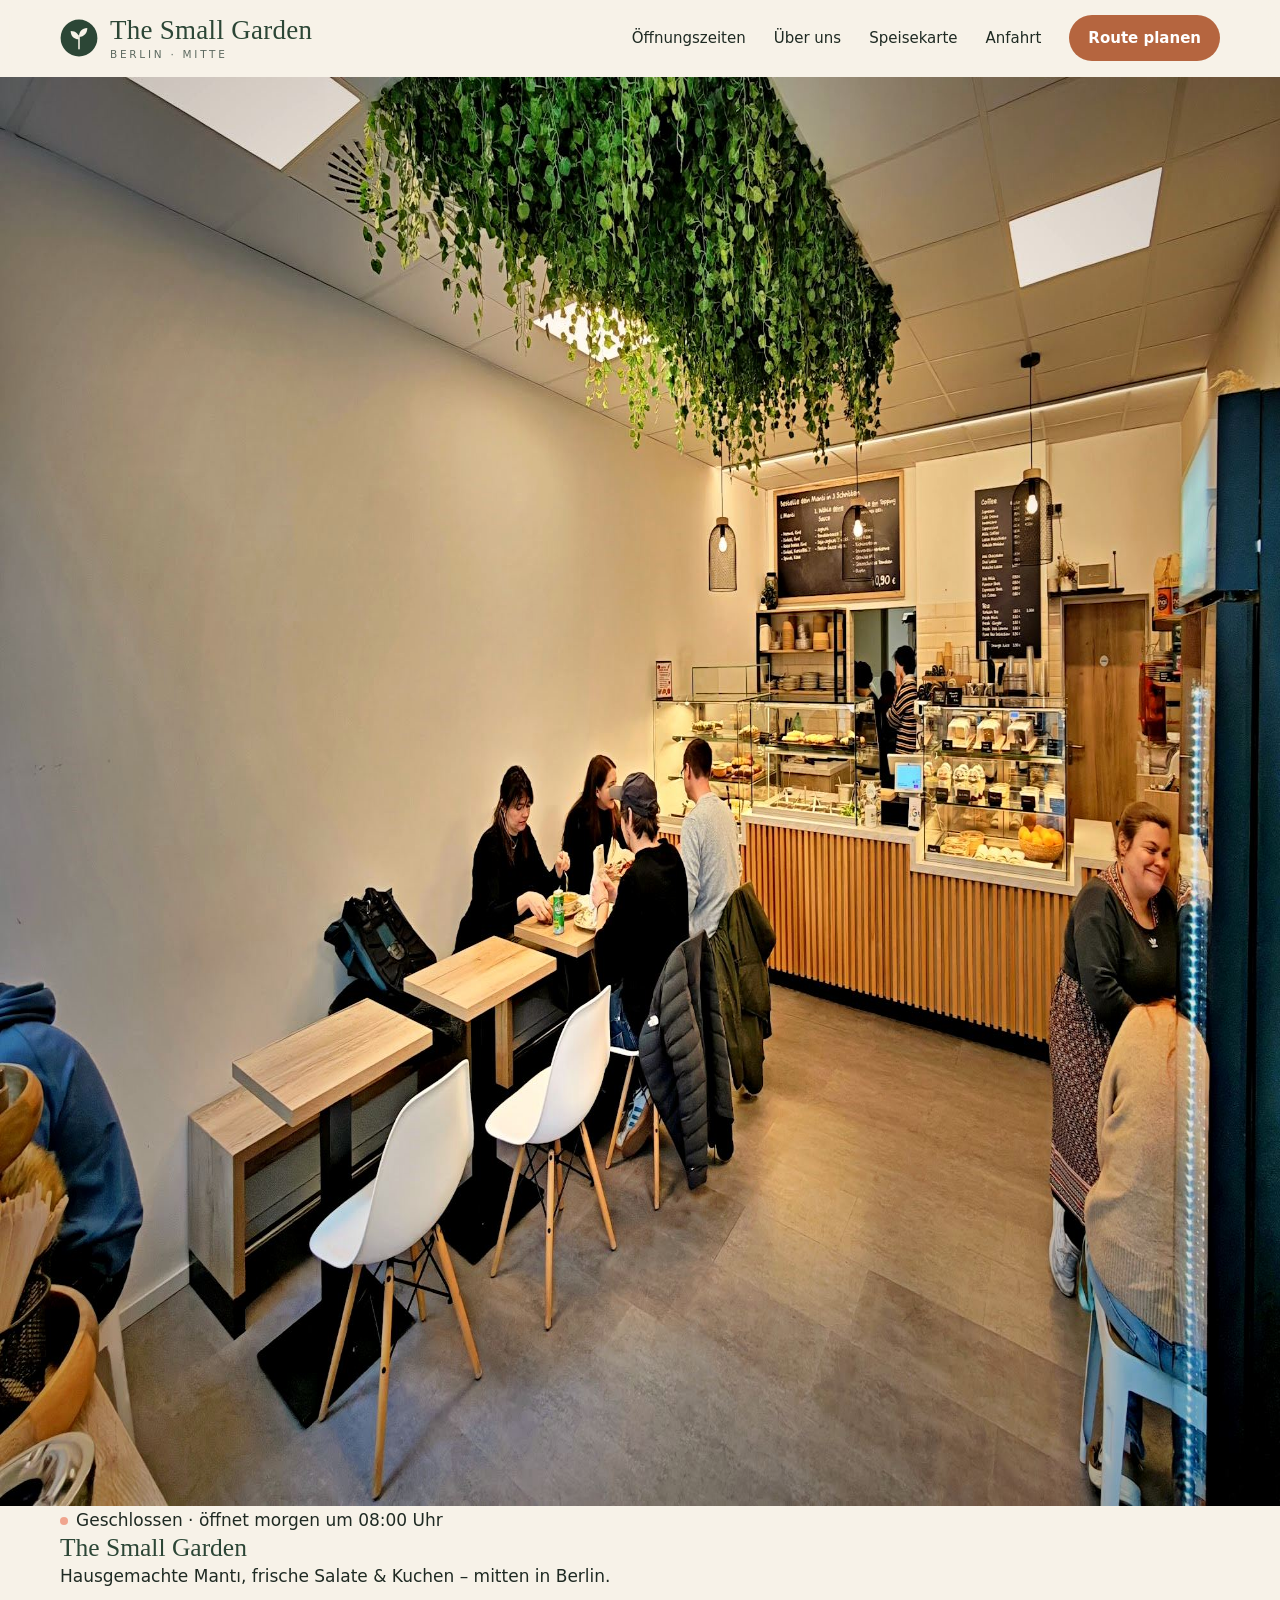
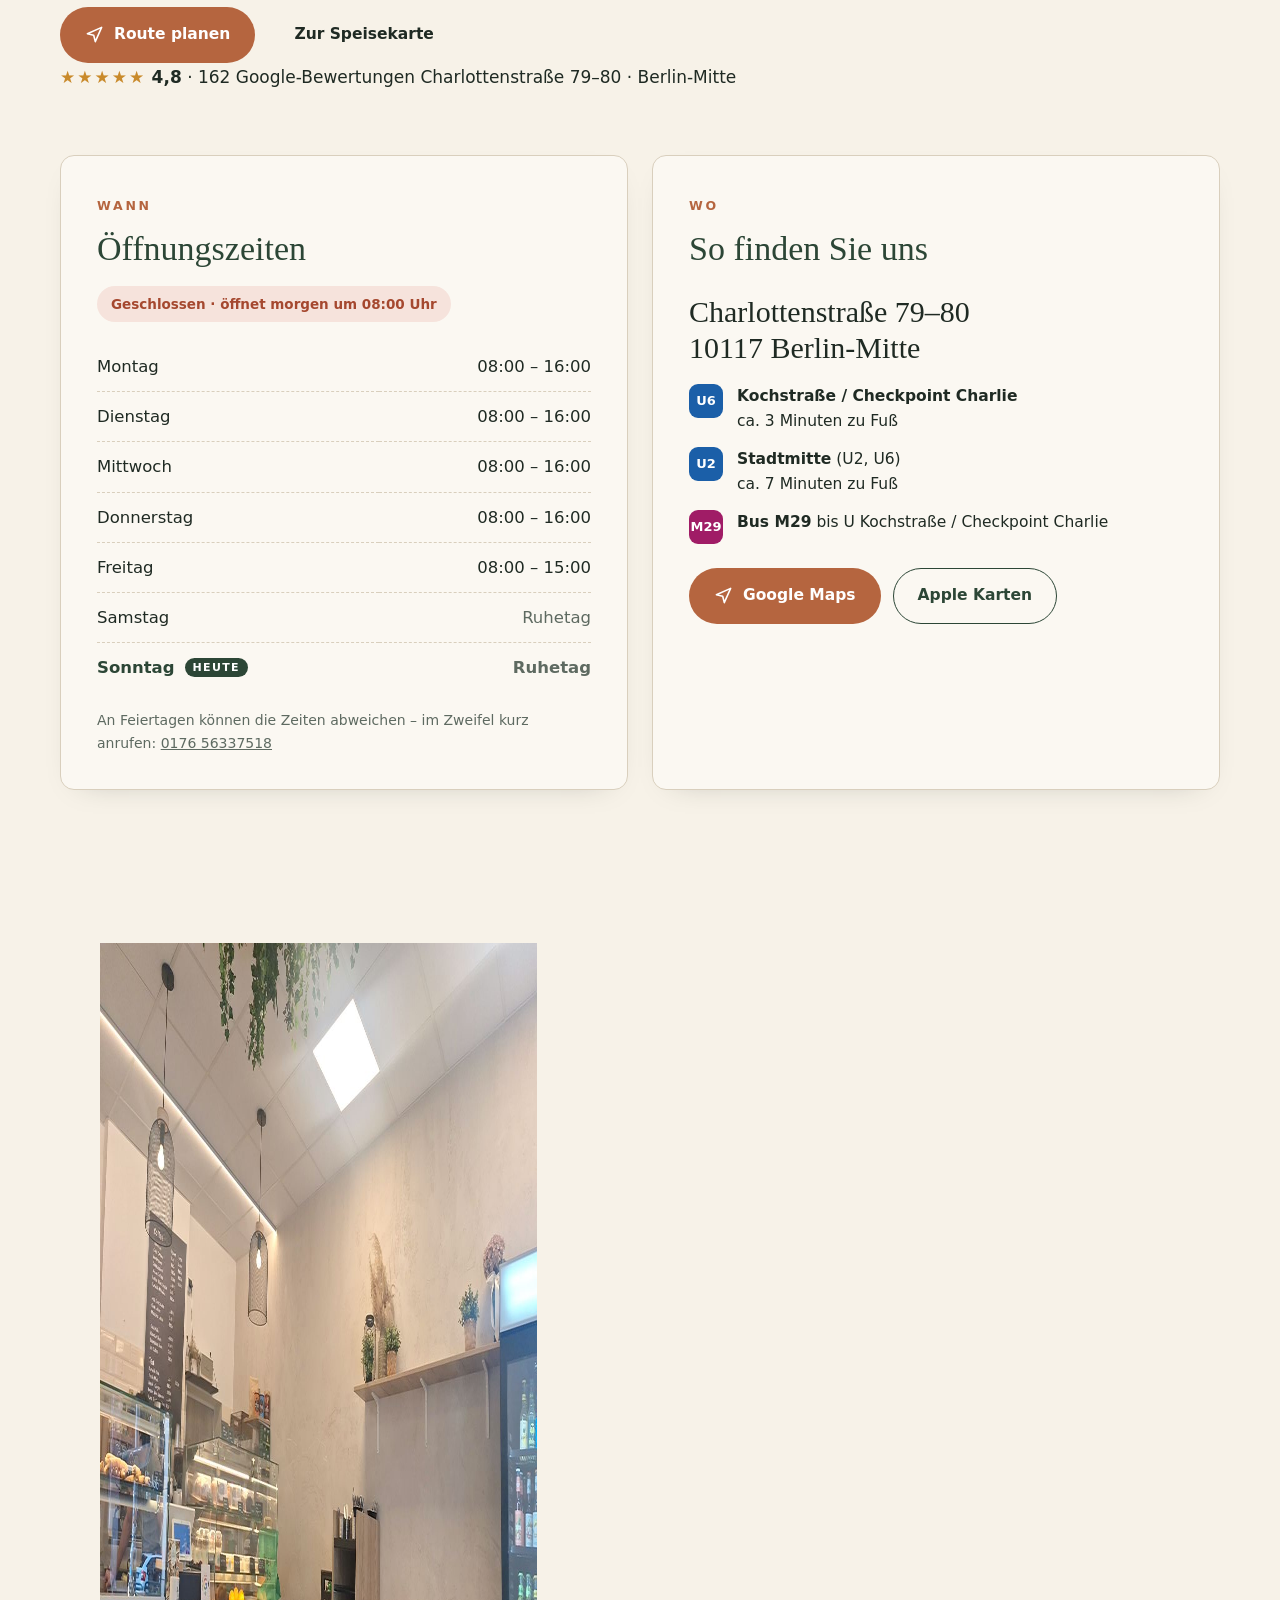
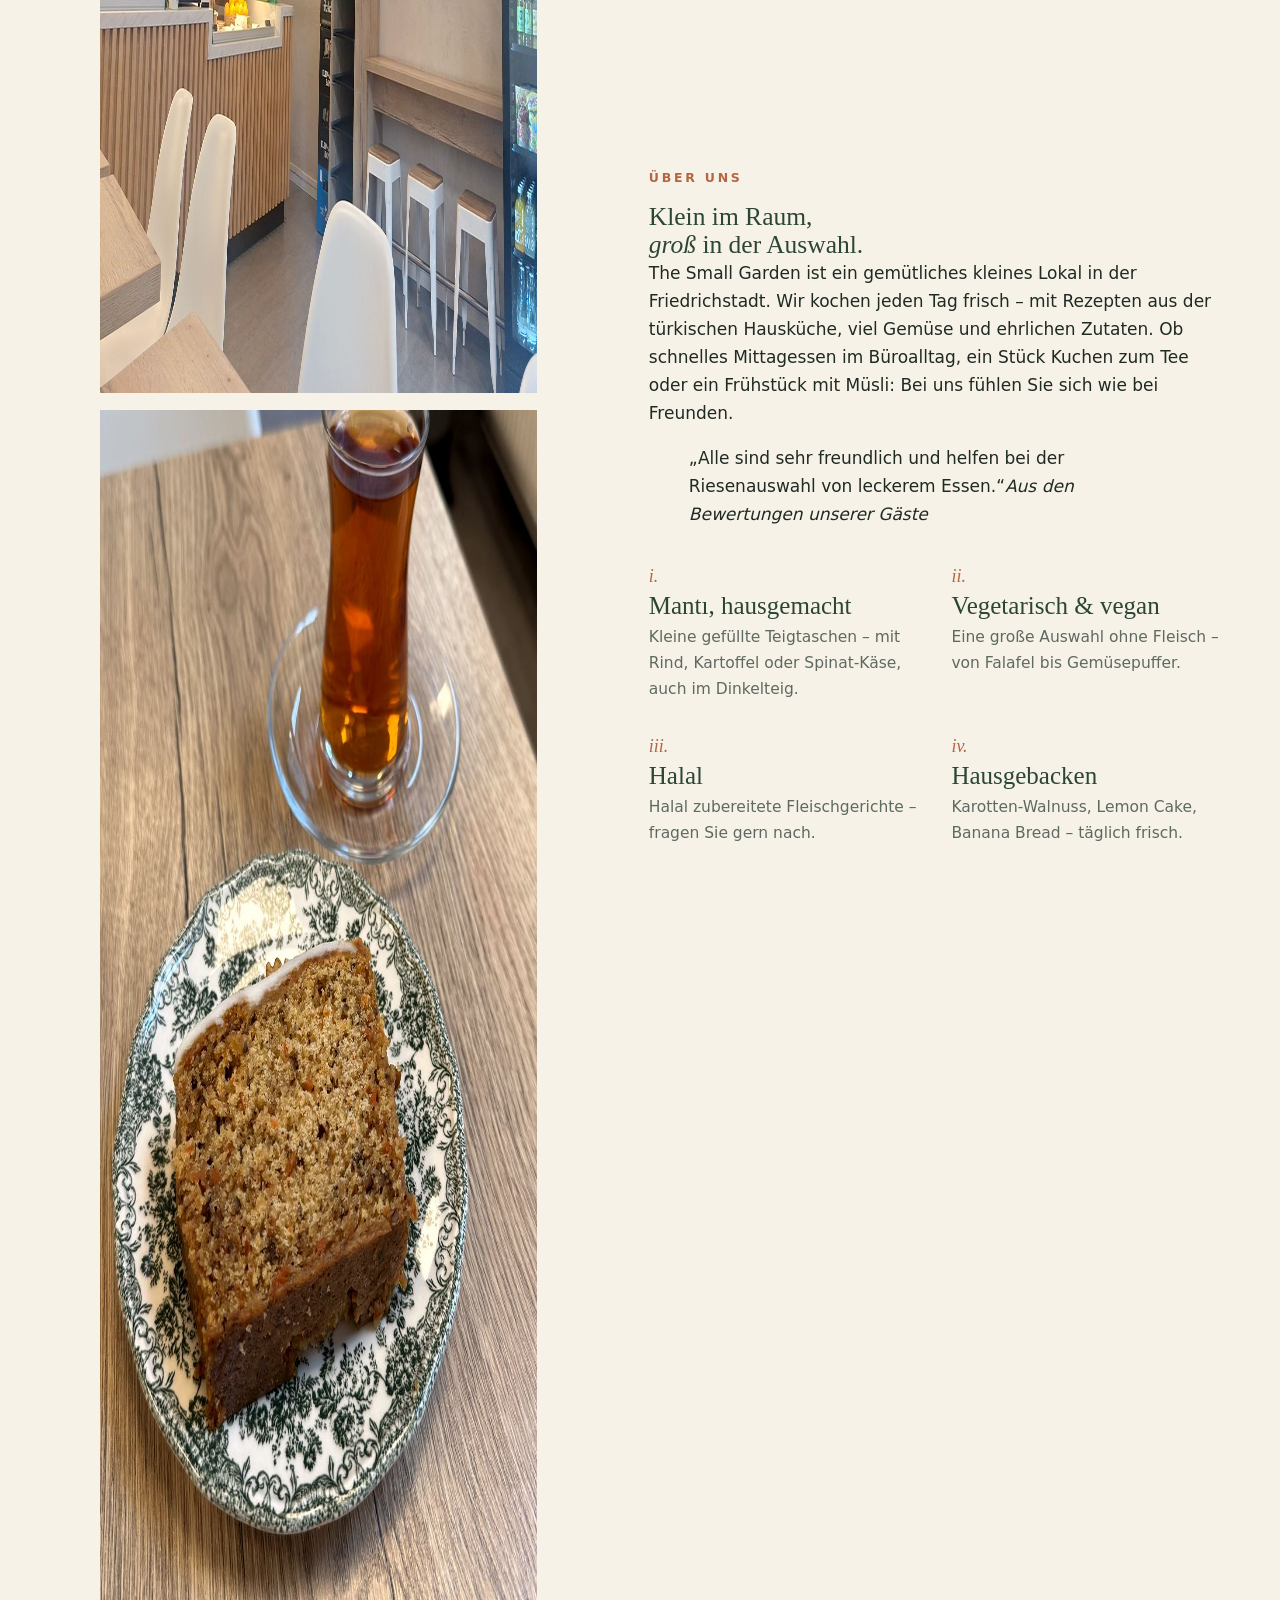
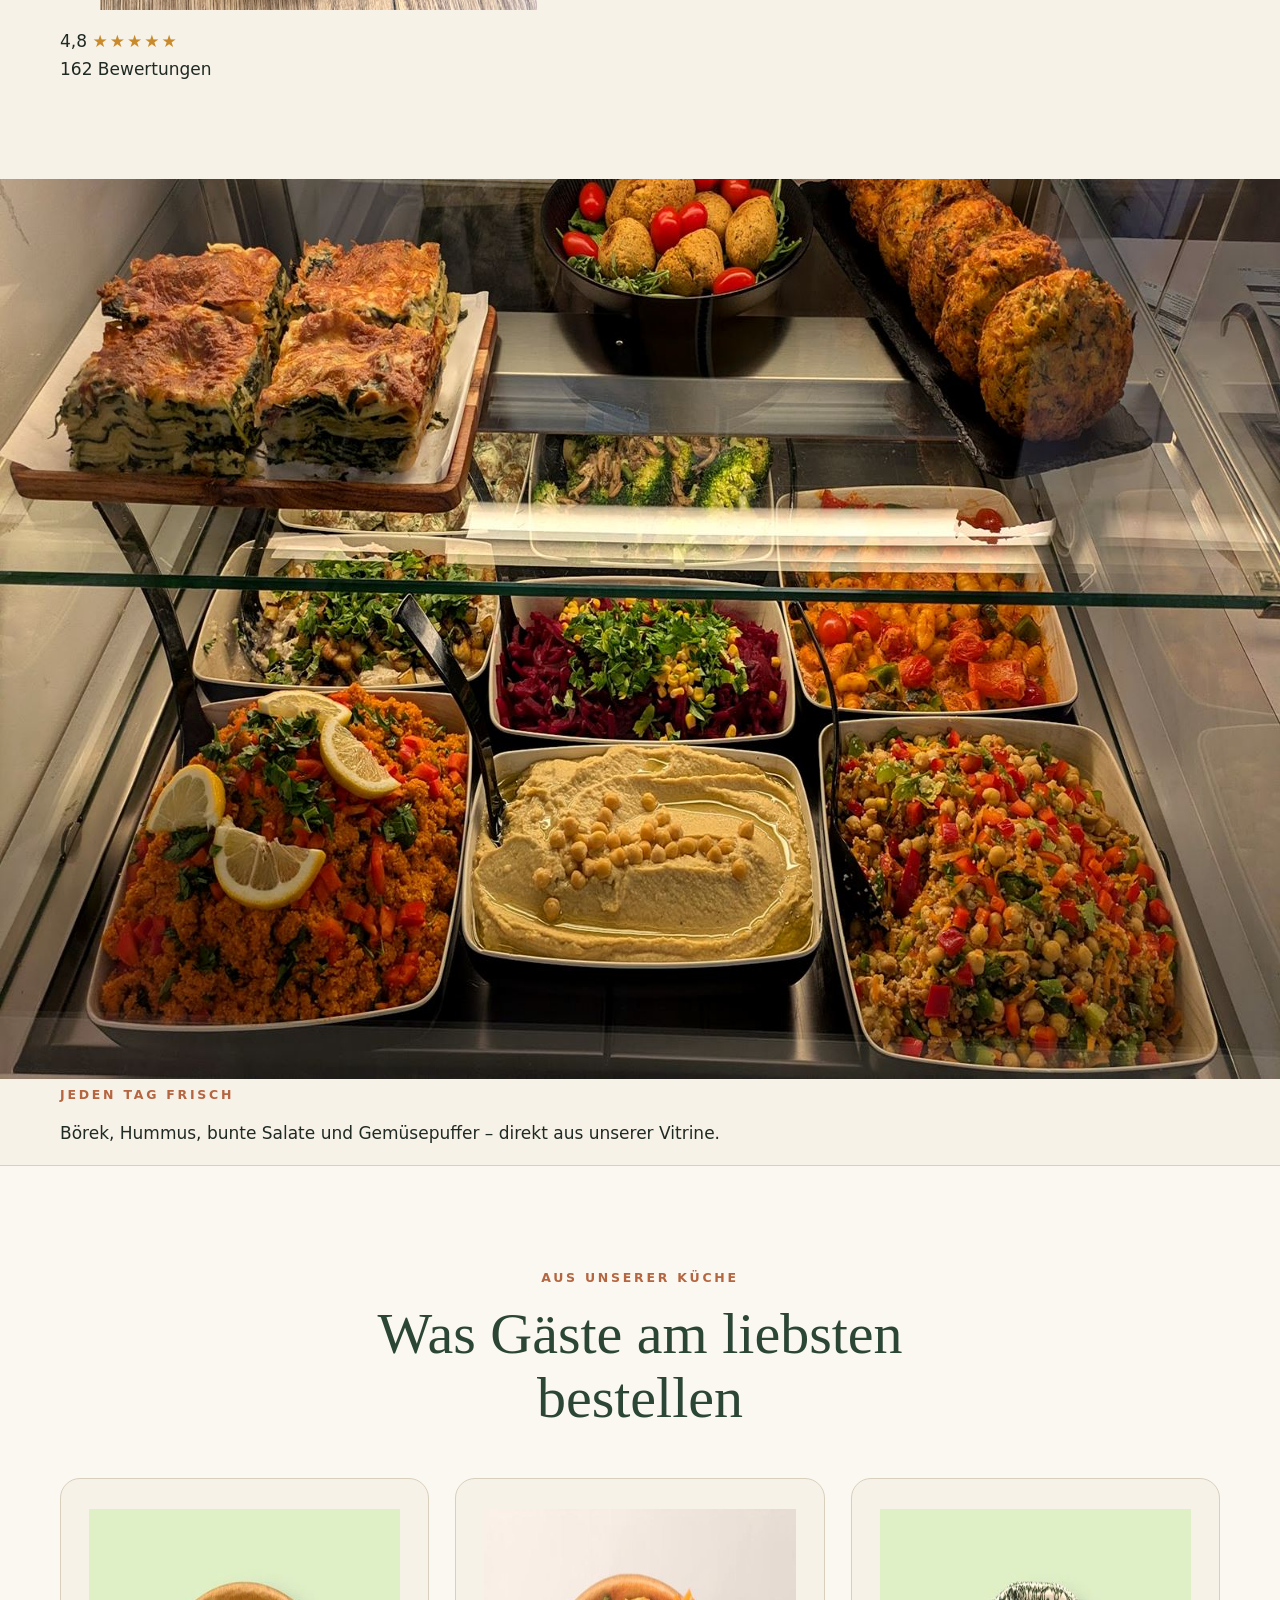
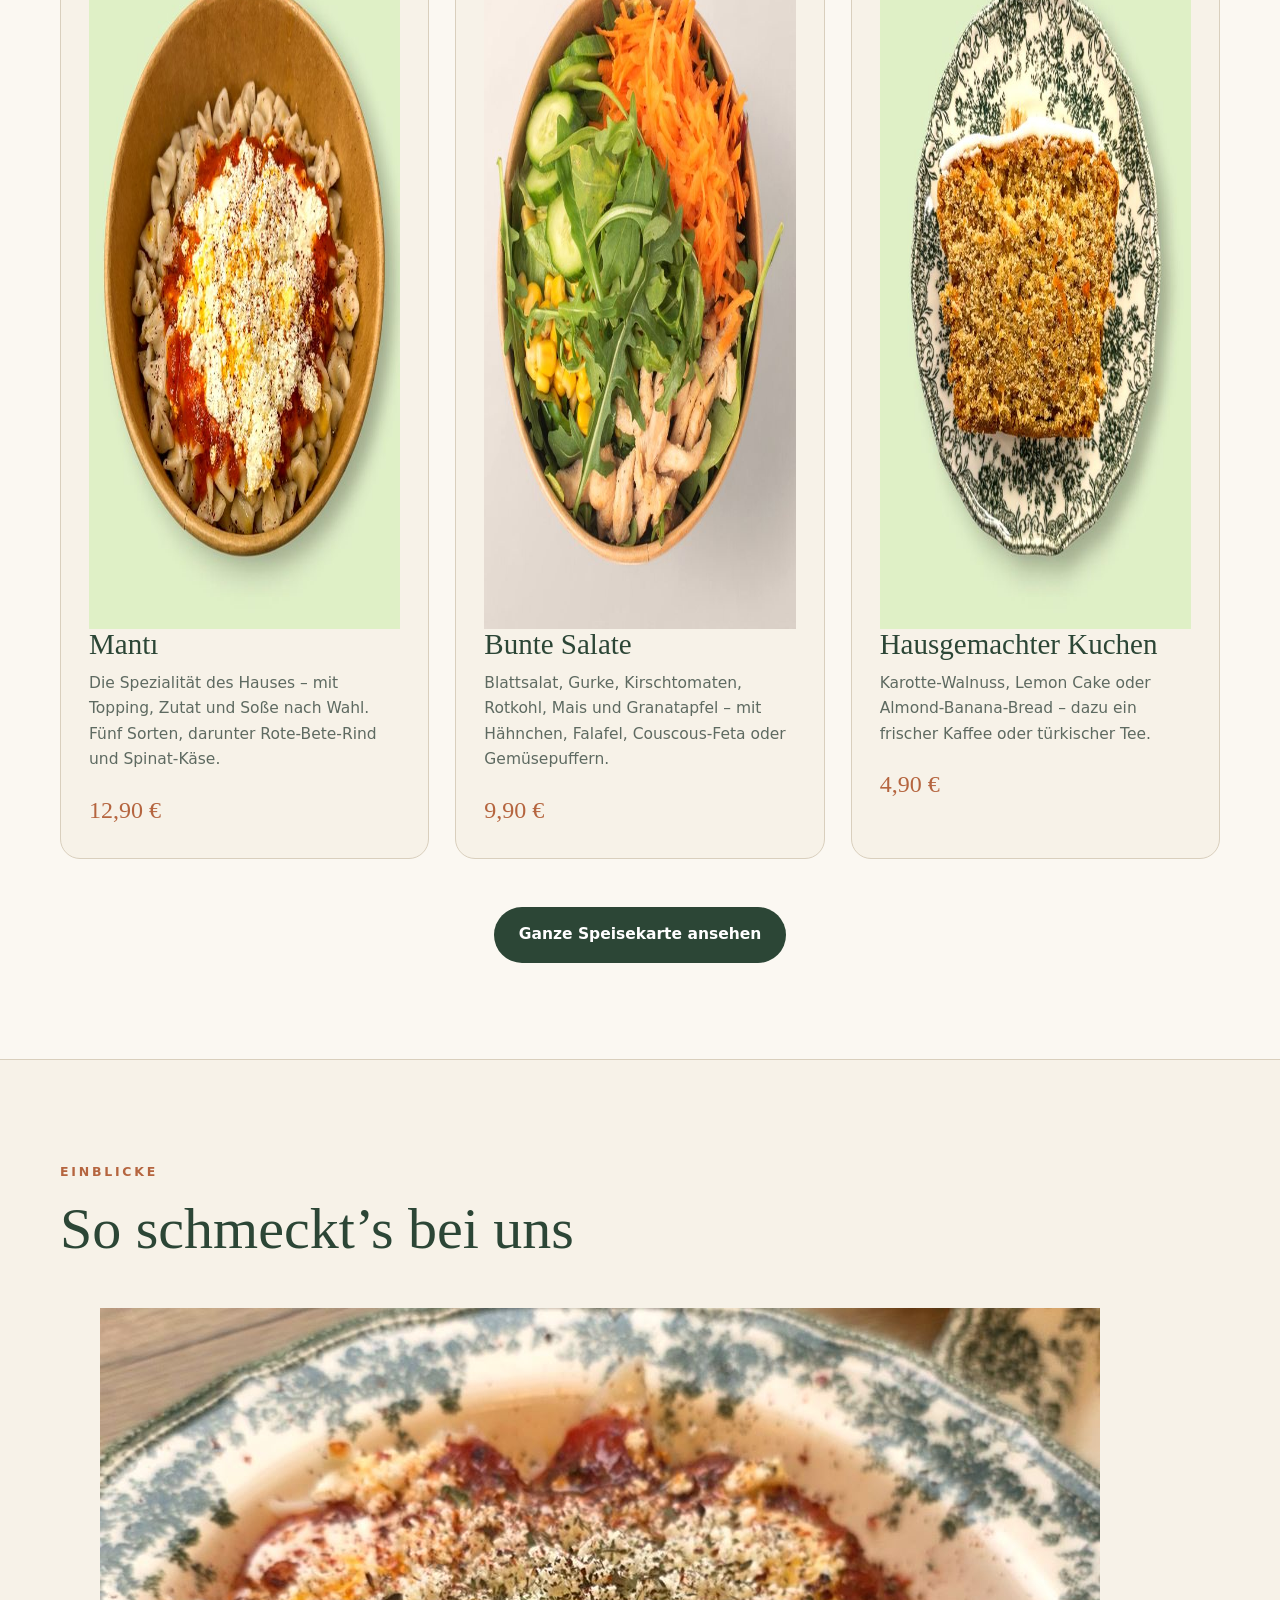
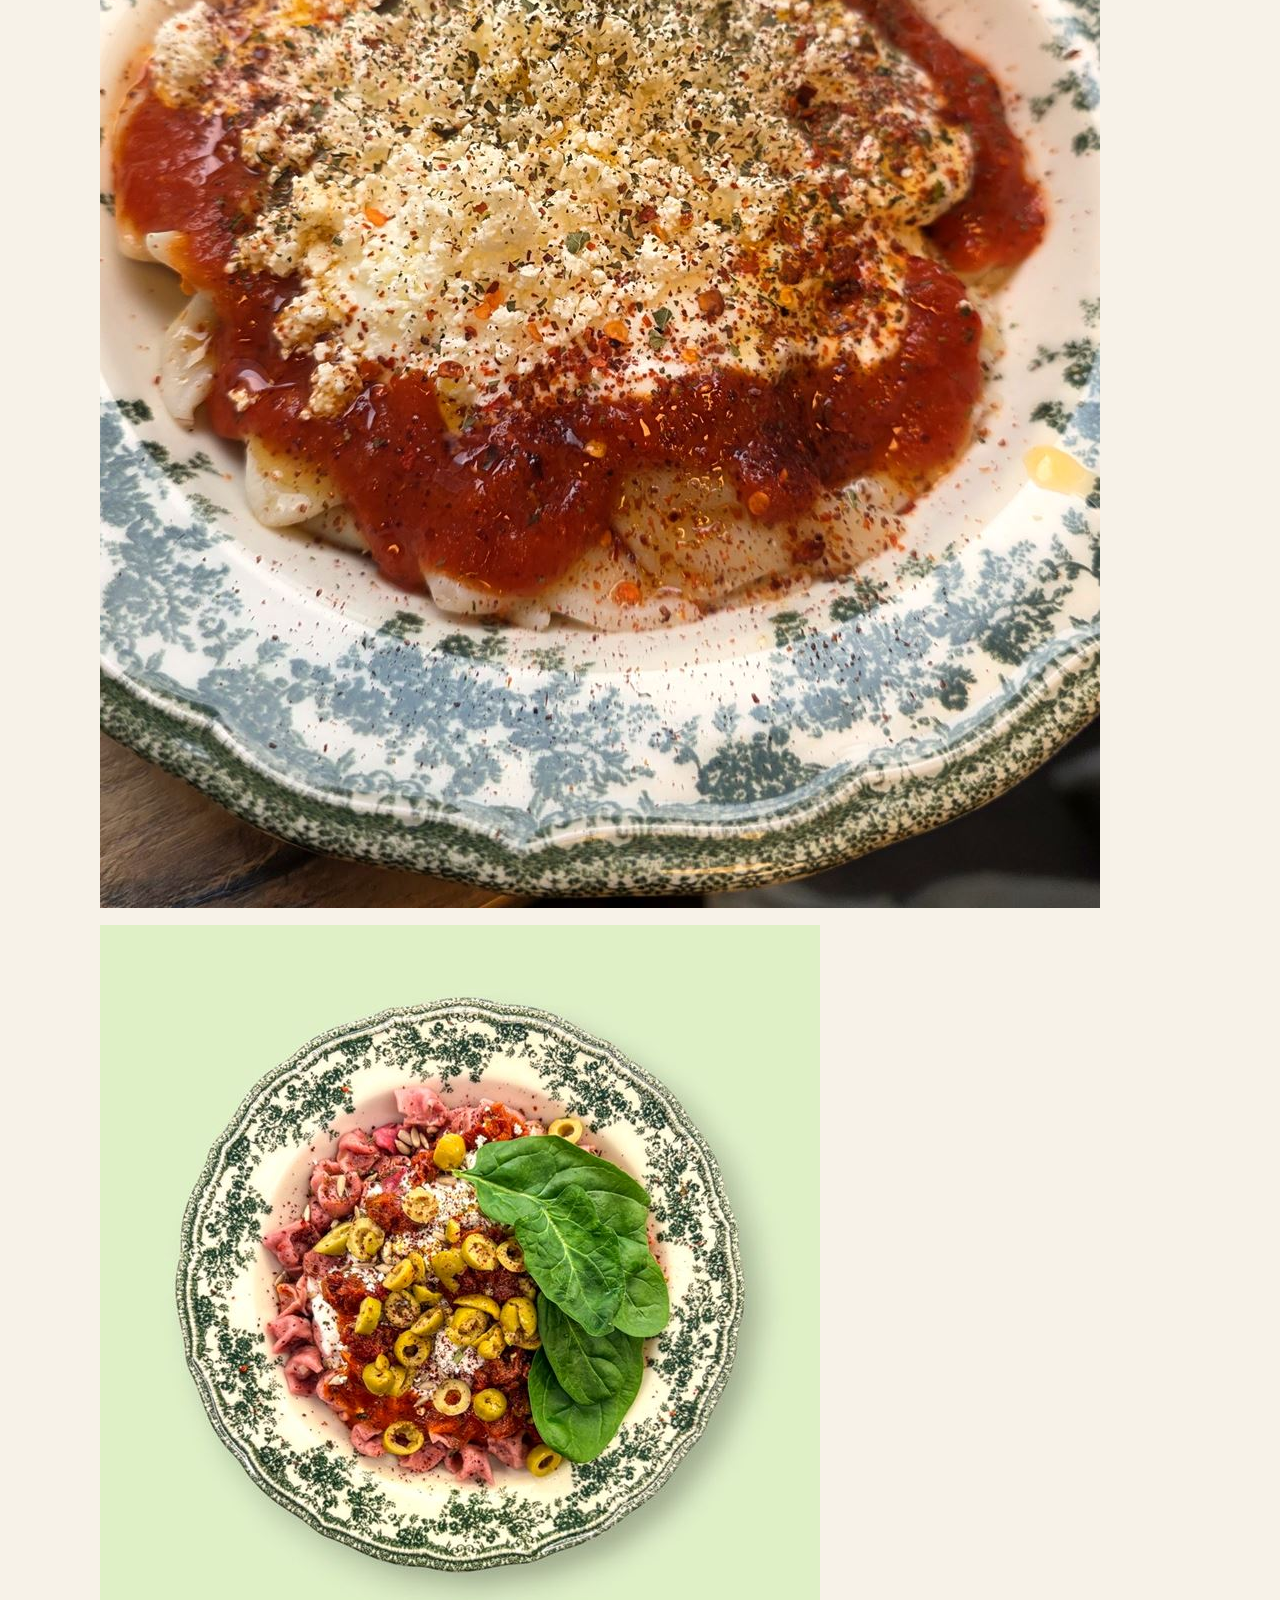
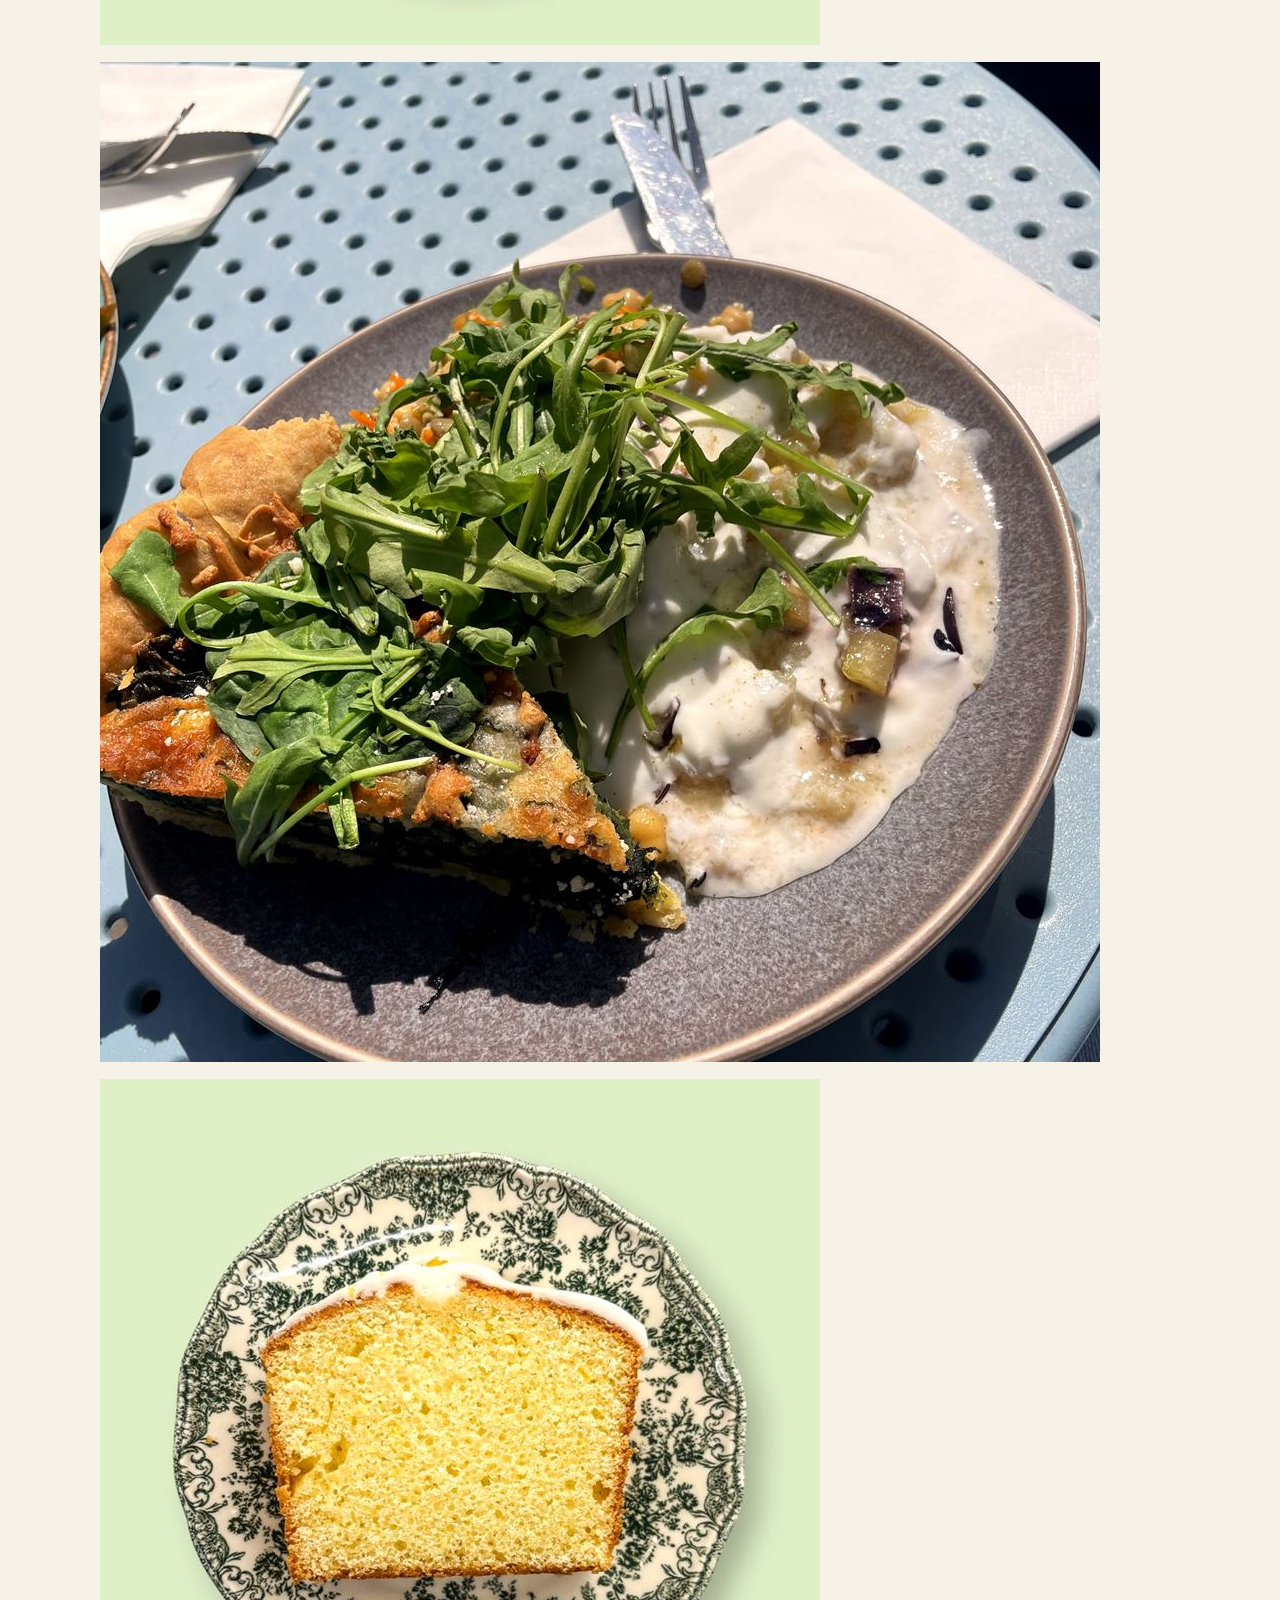
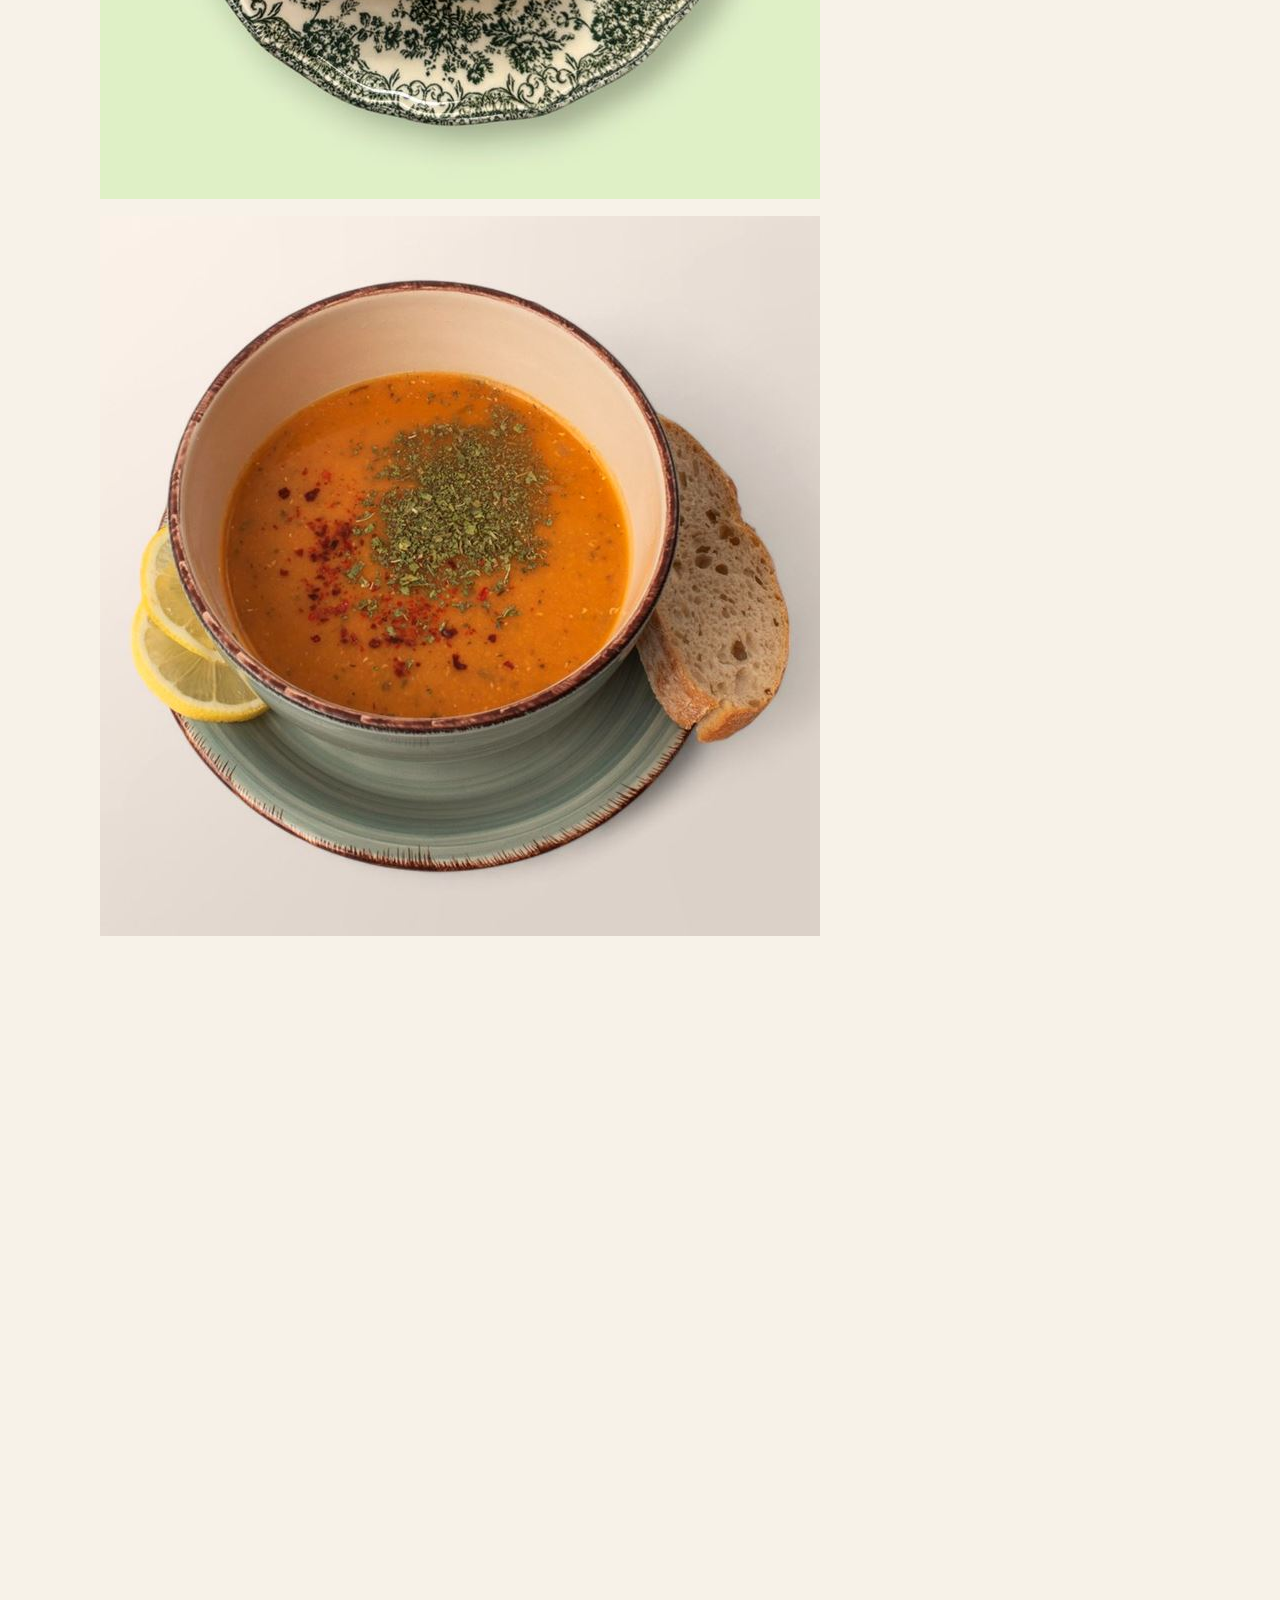
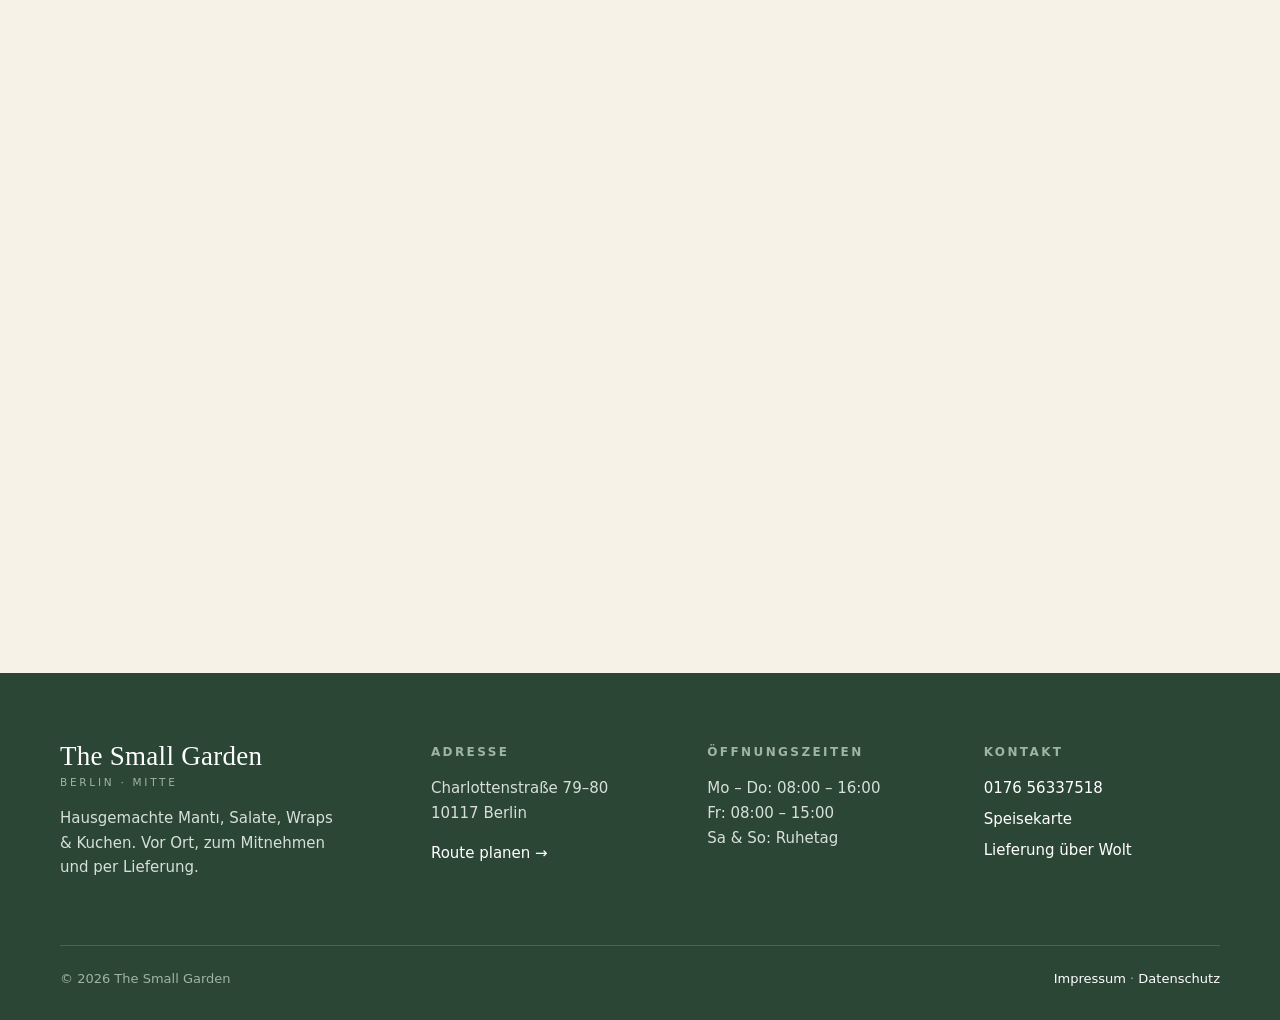
==== commit c758202b: "Add files via upload" ====
--- a/index.html
+++ b/index.html
@@ -7,7 +7,9 @@
   <meta name="description" content="The Small Garden in der Charlottenstraße 79–80, Berlin-Mitte: hausgemachte Mantı, frische Salate, Wraps und Kuchen. Mo–Do 8–16 Uhr, Fr 8–15 Uhr. Vor Ort, zum Mitnehmen und per Lieferung.">
   <meta name="robots" content="noindex">
   <meta name="theme-color" content="#2c4636">
+  <meta property="og:image" content="images/innen-gaeste.jpg">
   <link rel="icon" href="data:image/svg+xml,%3Csvg xmlns='http://www.w3.org/2000/svg' viewBox='0 0 64 64'%3E%3Ccircle cx='32' cy='32' r='32' fill='%232c4636'/%3E%3Cpath d='M32 50V28' stroke='%23f7f2e8' stroke-width='3' stroke-linecap='round'/%3E%3Cpath d='M32 34c-10 0-14-7-14-14 9 0 14 5 14 14zM32 30c0-9 5-15 14-15 0 8-5 15-14 15z' fill='%23f7f2e8'/%3E%3C/svg%3E">
+  <link rel="preload" as="image" href="images/innen-gaeste.jpg">
   <link rel="preconnect" href="https://fonts.googleapis.com">
   <link rel="preconnect" href="https://fonts.gstatic.com" crossorigin>
   <link href="https://fonts.googleapis.com/css2?family=Cormorant+Garamond:ital,wght@0,500;0,600;1,500&family=DM+Sans:wght@400;500;600;700&display=swap" rel="stylesheet">
@@ -20,6 +22,7 @@
     "servesCuisine": ["Türkisch", "Mantı", "Salate", "Kuchen"],
     "priceRange": "€",
     "telephone": "+49 176 56337518",
+    "image": "images/innen-gaeste.jpg",
     "address": {
       "@type": "PostalAddress",
       "streetAddress": "Charlottenstraße 79-80",
@@ -36,20 +39,10 @@
   }
   </script>
 </head>
-<body>
+<body class="has-photo-hero">
 <a class="skip" href="#main">Zum Inhalt springen</a>
 
-<div class="topbar">
-  <div class="container">
-    <div class="tb-left">
-      <span data-status><span class="status-dot"></span><span data-status-text>Mo–Do 8–16 · Fr 8–15 Uhr</span></span>
-      <a href="#anfahrt">Charlottenstraße 79–80, Berlin-Mitte</a>
-    </div>
-    <div class="tb-right"><a href="tel:+4917656337518">0176 56337518</a></div>
-  </div>
-</div>
-
-<header class="header">
+<header class="header header-overlay">
   <div class="container">
     <a class="brand" href="index.html" aria-label="The Small Garden – Startseite">
       <svg viewBox="0 0 64 64" aria-hidden="true"><circle cx="32" cy="32" r="31" fill="#2c4636"/><path d="M32 50V28" stroke="#f7f2e8" stroke-width="2.6" stroke-linecap="round"/><path d="M32 34c-10 0-14-7-14-14 9 0 14 5 14 14zM32 30c0-9 5-15 14-15 0 8-5 15-14 15z" fill="#f7f2e8"/></svg>
@@ -63,7 +56,7 @@
       <a href="#ueber-uns">Über uns</a>
       <a href="speisekarte.html">Speisekarte</a>
       <a href="#anfahrt">Anfahrt</a>
-      <a class="btn btn-green btn-sm" href="https://www.google.com/maps/dir/?api=1&amp;destination=The+Small+Garden,+Charlottenstra%C3%9Fe+79-80,+10117+Berlin" target="_blank" rel="noopener">Route planen</a>
+      <a class="btn btn-primary btn-sm" href="https://www.google.com/maps/dir/?api=1&amp;destination=The+Small+Garden,+Charlottenstra%C3%9Fe+79-80,+10117+Berlin" target="_blank" rel="noopener">Route planen</a>
     </nav>
   </div>
 </header>
@@ -71,84 +64,31 @@
 <main id="main">
 
   <!-- HERO -->
-  <section class="hero">
-    <div class="container hero-grid">
-      <div>
-        <span class="eyebrow">Hausgemacht · Berlin-Mitte</span>
-        <h1>Ein kleiner Garten <em>mitten</em> in Berlin.</h1>
-        <p class="lead">Hausgemachte Mantı, frische Salate, Wraps und Kuchen aus dem eigenen Ofen – zum Frühstück, Mittag oder einfach zwischendurch. Fünf Minuten vom Checkpoint Charlie.</p>
-        <div class="hero-actions">
-          <a class="btn btn-primary" href="https://www.google.com/maps/dir/?api=1&amp;destination=The+Small+Garden,+Charlottenstra%C3%9Fe+79-80,+10117+Berlin" target="_blank" rel="noopener">
-            <svg viewBox="0 0 24 24" fill="none" stroke="currentColor" stroke-width="2" stroke-linecap="round" stroke-linejoin="round"><path d="M3 11l18-8-8 18-2-8-8-2z"/></svg>
-            Route planen
-          </a>
-          <a class="btn btn-ghost" href="speisekarte.html">Zur Speisekarte</a>
-        </div>
-        <div class="hero-meta">
-          <span><span class="stars">★★★★★</span> <strong>4,8</strong> bei Google · 162 Bewertungen</span>
-          <span><strong>Vor Ort</strong>, zum Mitnehmen &amp; Lieferung</span>
-        </div>
-      </div>
-
-      <div class="hero-art" aria-hidden="true">
-        <div class="arch">
-          <svg viewBox="0 0 400 420" preserveAspectRatio="xMidYMid slice">
-            <defs>
-              <radialGradient id="glow" cx="50%" cy="40%" r="60%"><stop offset="0" stop-color="#4f7a5e" stop-opacity=".55"/><stop offset="1" stop-color="#4f7a5e" stop-opacity="0"/></radialGradient>
-            </defs>
-            <rect width="400" height="420" fill="url(#glow)"/>
-            <!-- Zweige -->
-            <g fill="none" stroke="#cfe0cf" stroke-width="1.6" stroke-linecap="round" opacity=".9">
-              <path d="M60 420C90 320 110 230 190 150"/>
-              <path d="M340 420C320 330 300 250 230 180"/>
-              <path d="M200 420V250"/>
-            </g>
-            <g fill="#a9c7ad" opacity=".85">
-              <path d="M95 330c-30-6-45-28-44-52 28 4 44 24 44 52z"/>
-              <path d="M104 300c22-20 50-20 66-4-20 20-46 20-66 4z"/>
-              <path d="M128 240c-28-10-38-34-32-56 26 10 38 32 32 56z"/>
-              <path d="M140 220c20-22 48-26 66-12-18 22-44 26-66 12z"/>
-              <path d="M170 180c-18-22-16-46 2-62 16 22 14 46-2 62z"/>
-              <path d="M305 340c30-8 44-30 42-54-28 6-42 26-42 54z"/>
-              <path d="M298 310c-22-18-50-16-64 2 22 18 46 16 64-2z"/>
-              <path d="M276 250c28-12 36-36 30-58-26 12-36 34-30 58z"/>
-              <path d="M262 226c-22-20-50-22-66-6 20 20 46 22 66 6z"/>
-              <path d="M200 300c-24-14-30-40-20-60 22 14 28 38 20 60z"/>
-              <path d="M200 280c22-16 28-42 16-62-20 16-26 40-16 62z"/>
-            </g>
-            <!-- Teller mit Mantı -->
-            <g transform="translate(200 360)">
-              <ellipse cx="0" cy="14" rx="150" ry="34" fill="#1b2e22" opacity=".45"/>
-              <ellipse cx="0" cy="0" rx="146" ry="40" fill="#f7f2e8"/>
-              <ellipse cx="0" cy="-2" rx="112" ry="28" fill="#efe4cf"/>
-              <ellipse cx="0" cy="-2" rx="96" ry="22" fill="#e9b18a" opacity=".55"/>
-              <g fill="#fbf3e2" stroke="#d8c3a0" stroke-width="1.2">
-                <path d="M-70 -6c6-12 18-12 24 0-6 8-18 8-24 0z"/>
-                <path d="M-40 -14c6-12 18-12 24 0-6 8-18 8-24 0z"/>
-                <path d="M-10 -8c6-12 18-12 24 0-6 8-18 8-24 0z"/>
-                <path d="M20 -16c6-12 18-12 24 0-6 8-18 8-24 0z"/>
-                <path d="M46 -4c6-12 18-12 24 0-6 8-18 8-24 0z"/>
-                <path d="M-54 6c6-12 18-12 24 0-6 8-18 8-24 0z"/>
-                <path d="M-22 6c6-12 18-12 24 0-6 8-18 8-24 0z"/>
-                <path d="M12 6c6-12 18-12 24 0-6 8-18 8-24 0z"/>
-              </g>
-              <g fill="#b5653f"><circle cx="-30" cy="-2" r="2.4"/><circle cx="4" cy="-14" r="2"/><circle cx="34" cy="0" r="2.4"/><circle cx="-60" cy="2" r="1.8"/><circle cx="58" cy="-10" r="2"/></g>
-              <g fill="#5d8a5f"><circle cx="-14" cy="2" r="2"/><circle cx="24" cy="-6" r="1.8"/><circle cx="-46" cy="-8" r="1.6"/></g>
-            </g>
-          </svg>
-        </div>
-        <div class="hero-badge" data-status>
-          <div class="t">Öffnungsstatus</div>
-          <div class="v" data-status-text>Mo–Do 8–16 Uhr</div>
-        </div>
+  <section class="photo-hero">
+    <img class="photo-hero-img" src="images/innen-gaeste.jpg" alt="Gäste im hellen Gastraum von The Small Garden mit grünen Hängepflanzen an der Decke" width="2000" height="1429" fetchpriority="high">
+    <div class="photo-hero-shade" aria-hidden="true"></div>
+    <div class="container photo-hero-inner">
+      <span class="hero-status" data-status><span class="status-dot"></span><span data-status-text>Mo–Do 8–16 · Fr 8–15 Uhr</span></span>
+      <h1 class="hero-name">The Small Garden</h1>
+      <p class="hero-tag">Hausgemachte Mantı, frische Salate &amp; Kuchen – mitten in Berlin.</p>
+      <div class="hero-actions">
+        <a class="btn btn-primary" href="https://www.google.com/maps/dir/?api=1&amp;destination=The+Small+Garden,+Charlottenstra%C3%9Fe+79-80,+10117+Berlin" target="_blank" rel="noopener">
+          <svg viewBox="0 0 24 24" fill="none" stroke="currentColor" stroke-width="2" stroke-linecap="round" stroke-linejoin="round"><path d="M3 11l18-8-8 18-2-8-8-2z"/></svg>
+          Route planen
+        </a>
+        <a class="btn btn-light" href="speisekarte.html">Zur Speisekarte</a>
+      </div>
+      <div class="hero-facts">
+        <span><span class="stars">★★★★★</span> <strong>4,8</strong> · 162 Google-Bewertungen</span>
+        <span>Charlottenstraße 79–80 · Berlin-Mitte</span>
       </div>
     </div>
   </section>
 
   <!-- ÖFFNUNGSZEITEN + ROUTE -->
-  <section class="info" id="oeffnungszeiten">
+  <section class="info info-lift" id="oeffnungszeiten">
     <div class="container info-grid">
-      <article class="card reveal">
+      <article class="card">
         <div class="card-head">
           <div>
             <span class="eyebrow">Wann</span>
@@ -170,7 +110,7 @@
         <p class="card-note">An Feiertagen können die Zeiten abweichen – im Zweifel kurz anrufen: <a href="tel:+4917656337518">0176 56337518</a></p>
       </article>
 
-      <article class="card reveal" id="route">
+      <article class="card" id="route">
         <div class="card-head">
           <div>
             <span class="eyebrow">Wo</span>
@@ -197,15 +137,19 @@
   <!-- ÜBER UNS -->
   <section class="section" id="ueber-uns">
     <div class="container about-grid">
-      <div class="quote-block reveal">
-        <blockquote>„Alle sind sehr freundlich und helfen bei der Riesenauswahl von leckerem Essen.“</blockquote>
-        <cite>Aus den Bewertungen unserer Gäste</cite>
-        <svg viewBox="0 0 64 64" aria-hidden="true"><path d="M32 60V28" stroke="#fff" stroke-width="2.6" stroke-linecap="round"/><path d="M32 34c-10 0-14-7-14-14 9 0 14 5 14 14zM32 30c0-9 5-15 14-15 0 8-5 15-14 15z" fill="#fff"/></svg>
+      <div class="collage reveal">
+        <figure class="collage-main"><img src="images/innen-theke.jpg" alt="Heller Gastraum mit Holztheke, Vitrinen und Hängepflanzen" loading="lazy" width="1400" height="1050"></figure>
+        <figure class="collage-small"><img src="images/tee-kuchen.jpg" alt="Türkischer Tee und ein Stück hausgemachter Kuchen" loading="lazy" width="1000" height="1200"></figure>
+        <div class="collage-badge">
+          <span class="num">4,8</span>
+          <span><span class="stars">★★★★★</span><br>162 Bewertungen</span>
+        </div>
       </div>
       <div class="reveal">
         <span class="eyebrow">Über uns</span>
-        <h2 style="font-size:clamp(38px,5vw,58px)">Klein im Raum,<br>groß in der Auswahl.</h2>
-        <p style="color:var(--muted);font-size:18px;margin-top:20px">The Small Garden ist ein gemütliches kleines Lokal in der Friedrichstadt. Wir kochen jeden Tag frisch – mit Rezepten aus der türkischen Hausküche, viel Gemüse und ehrlichen Zutaten. Ob schnelles Mittagessen im Büroalltag, ein Stück Kuchen zum Kaffee oder ein Frühstück mit Müsli: Bei uns fühlen Sie sich wie bei Freunden.</p>
+        <h2 class="about-title">Klein im Raum,<br><em>groß</em> in der Auswahl.</h2>
+        <p class="about-lead">The Small Garden ist ein gemütliches kleines Lokal in der Friedrichstadt. Wir kochen jeden Tag frisch – mit Rezepten aus der türkischen Hausküche, viel Gemüse und ehrlichen Zutaten. Ob schnelles Mittagessen im Büroalltag, ein Stück Kuchen zum Tee oder ein Frühstück mit Müsli: Bei uns fühlen Sie sich wie bei Freunden.</p>
+        <blockquote class="about-quote">„Alle sind sehr freundlich und helfen bei der Riesenauswahl von leckerem Essen.“<cite>Aus den Bewertungen unserer Gäste</cite></blockquote>
         <div class="features">
           <div class="feature"><span class="num">i.</span><h3>Mantı, hausgemacht</h3><p>Kleine gefüllte Teigtaschen – mit Rind, Kartoffel oder Spinat-Käse, auch im Dinkelteig.</p></div>
           <div class="feature"><span class="num">ii.</span><h3>Vegetarisch &amp; vegan</h3><p>Eine große Auswahl ohne Fleisch – von Falafel bis Gemüsepuffer.</p></div>
@@ -213,6 +157,16 @@
           <div class="feature"><span class="num">iv.</span><h3>Hausgebacken</h3><p>Karotten-Walnuss, Lemon Cake, Banana Bread – täglich frisch.</p></div>
         </div>
       </div>
+    </div>
+  </section>
+
+  <!-- VITRINE BAND -->
+  <section class="band reveal">
+    <img src="images/vitrine.jpg" alt="Vitrine mit Börek, Hummus, Salaten und Gemüsepuffern" loading="lazy" width="1600" height="900">
+    <div class="band-shade" aria-hidden="true"></div>
+    <div class="container band-inner">
+      <span class="eyebrow eyebrow-light">Jeden Tag frisch</span>
+      <p>Börek, Hummus, bunte Salate und Gemüsepuffer – direkt aus unserer Vitrine.</p>
     </div>
   </section>
 
@@ -225,25 +179,48 @@
       </div>
       <div class="dish-grid">
         <article class="dish reveal">
-          <svg class="plate" viewBox="0 0 120 120" aria-hidden="true"><circle cx="60" cy="60" r="56" fill="#fbf8f2" stroke="#d9cfbd"/><circle cx="60" cy="60" r="40" fill="#efd3b9"/><g fill="#fbf3e2" stroke="#cdb48c" stroke-width="1"><path d="M36 52c4-9 13-9 17 0-4 6-13 6-17 0z"/><path d="M56 44c4-9 13-9 17 0-4 6-13 6-17 0z"/><path d="M66 62c4-9 13-9 17 0-4 6-13 6-17 0z"/><path d="M42 70c4-9 13-9 17 0-4 6-13 6-17 0z"/></g><g fill="#b5653f"><circle cx="58" cy="58" r="2"/><circle cx="48" cy="62" r="1.6"/><circle cx="74" cy="52" r="1.6"/></g><g fill="#5d8a5f"><circle cx="64" cy="72" r="1.6"/><circle cx="40" cy="60" r="1.4"/></g></svg>
-          <h3>Mantı</h3>
-          <p>Die Spezialität des Hauses – mit Topping, Zutat und Soße nach Wahl. Fünf Sorten, darunter Rote-Bete-Rind und Spinat-Käse.</p>
-          <span class="price">12,90 €</span>
+          <div class="dish-img"><img src="images/gericht-manti-rind.jpg" alt="Mantı mit Tomatensoße und Joghurt" loading="lazy" width="720" height="720"></div>
+          <div class="dish-body">
+            <h3>Mantı</h3>
+            <p>Die Spezialität des Hauses – mit Topping, Zutat und Soße nach Wahl. Fünf Sorten, darunter Rote-Bete-Rind und Spinat-Käse.</p>
+            <span class="price">12,90 €</span>
+          </div>
         </article>
         <article class="dish reveal">
-          <svg class="plate" viewBox="0 0 120 120" aria-hidden="true"><circle cx="60" cy="60" r="56" fill="#fbf8f2" stroke="#d9cfbd"/><circle cx="60" cy="60" r="40" fill="#dfe7dc"/><g fill="#7ea67f"><path d="M40 50c-6-8-2-16 8-16 2 8-2 14-8 16z"/><path d="M76 46c4-9 12-10 16-4-4 7-10 8-16 4z"/><path d="M58 80c-8-2-11-10-6-16 6 4 8 10 6 16z"/></g><g fill="#c9473c"><circle cx="66" cy="62" r="5"/><circle cx="48" cy="66" r="4"/></g><g fill="#e8b84a"><circle cx="70" cy="76" r="2"/><circle cx="74" cy="72" r="2"/><circle cx="56" cy="50" r="2"/></g><g fill="#8a2442"><circle cx="62" cy="44" r="1.8"/><circle cx="80" cy="60" r="1.8"/><circle cx="44" cy="78" r="1.8"/></g></svg>
-          <h3>Bunte Salate</h3>
-          <p>Blattsalat, Gurke, Kirschtomaten, Rotkohl, Mais und Granatapfel – mit Hähnchen, Falafel, Couscous-Feta oder Gemüsepuffern.</p>
-          <span class="price">9,90 €</span>
+          <div class="dish-img"><img src="images/gericht-salat-haehnchen.jpg" alt="Bunter Salat mit Hähnchen, Rucola, Karotten und Mais" loading="lazy" width="720" height="720"></div>
+          <div class="dish-body">
+            <h3>Bunte Salate</h3>
+            <p>Blattsalat, Gurke, Kirschtomaten, Rotkohl, Mais und Granatapfel – mit Hähnchen, Falafel, Couscous-Feta oder Gemüsepuffern.</p>
+            <span class="price">9,90 €</span>
+          </div>
         </article>
         <article class="dish reveal">
-          <svg class="plate" viewBox="0 0 120 120" aria-hidden="true"><circle cx="60" cy="60" r="56" fill="#fbf8f2" stroke="#d9cfbd"/><path d="M30 72l30-32 30 32z" fill="#d79a5c"/><path d="M30 72h60v10H30z" fill="#b97a3e"/><path d="M34 66h52" stroke="#f7f2e8" stroke-width="3"/><path d="M42 56h36" stroke="#f7f2e8" stroke-width="2.5"/><circle cx="60" cy="40" r="4" fill="#c9473c"/></svg>
-          <h3>Hausgemachter Kuchen</h3>
-          <p>Karotte-Walnuss, Lemon Cake oder Almond-Banana-Bread – dazu ein frischer Kaffee oder türkischer Tee.</p>
-          <span class="price">4,90 €</span>
+          <div class="dish-img"><img src="images/gericht-kuchen-karotte.jpg" alt="Hausgemachter Karotten-Walnuss-Kuchen" loading="lazy" width="720" height="720"></div>
+          <div class="dish-body">
+            <h3>Hausgemachter Kuchen</h3>
+            <p>Karotte-Walnuss, Lemon Cake oder Almond-Banana-Bread – dazu ein frischer Kaffee oder türkischer Tee.</p>
+            <span class="price">4,90 €</span>
+          </div>
         </article>
       </div>
       <div class="dish-foot reveal"><a class="btn btn-green" href="speisekarte.html">Ganze Speisekarte ansehen</a></div>
+    </div>
+  </section>
+
+  <!-- GALERIE -->
+  <section class="section gallery-section">
+    <div class="container">
+      <div class="section-head reveal">
+        <span class="eyebrow">Einblicke</span>
+        <h2>So schmeckt’s bei uns</h2>
+      </div>
+      <div class="gallery reveal">
+        <figure class="g-a"><img src="images/manti-tisch.jpg" alt="Mantı mit Tomatensoße auf einem Teller mit grünem Rand" loading="lazy"></figure>
+        <figure class="g-b"><img src="images/gericht-manti-rotebete.jpg" alt="Rote-Bete-Mantı mit Oliven und Spinat" loading="lazy"></figure>
+        <figure class="g-c"><img src="images/boerek-salat.jpg" alt="Börek mit Rucola und Joghurt auf der Terrasse" loading="lazy"></figure>
+        <figure class="g-d"><img src="images/gericht-lemoncake.jpg" alt="Hausgemachter Lemon Cake" loading="lazy"></figure>
+        <figure class="g-e"><img src="images/gericht-linsensuppe.jpg" alt="Linsensuppe mit Zitrone und Brot" loading="lazy"></figure>
+      </div>
     </div>
   </section>
 
--- a/css/style.css
+++ b/css/style.css
@@ -0,0 +1,324 @@
+/* The Small Garden – Berlin-Mitte */
+:root {
+  --cream: #f7f2e8;
+  --cream-2: #efe7d7;
+  --paper: #fbf8f2;
+  --green: #2c4636;
+  --green-2: #3d5e49;
+  --green-soft: #dfe7dc;
+  --terra: #b5653f;
+  --terra-dark: #964f2f;
+  --ink: #1f2a23;
+  --muted: #5e6a61;
+  --line: #d9cfbd;
+  --ok: #3f7d4f;
+  --closed: #a5482f;
+  --serif: "Cormorant Garamond", "Times New Roman", serif;
+  --sans: "DM Sans", system-ui, -apple-system, "Segoe UI", sans-serif;
+  --radius: 14px;
+  --shadow: 0 18px 50px -24px rgba(31, 42, 35, .35);
+  --max: 1160px;
+}
+
+* { box-sizing: border-box; }
+html { scroll-behavior: smooth; -webkit-text-size-adjust: 100%; }
+body {
+  margin: 0;
+  font-family: var(--sans);
+  font-size: 17px;
+  line-height: 1.65;
+  color: var(--ink);
+  background: var(--cream);
+}
+img, svg { display: block; max-width: 100%; }
+a { color: inherit; }
+h1, h2, h3 { font-family: var(--serif); font-weight: 500; line-height: 1.1; margin: 0; color: var(--green); }
+p { margin: 0 0 1em; }
+.container { width: min(var(--max), 100% - 40px); margin-inline: auto; }
+.eyebrow {
+  font-size: 12.5px; letter-spacing: .22em; text-transform: uppercase;
+  color: var(--terra); font-weight: 600; margin-bottom: 14px; display: inline-block;
+}
+.skip { position: absolute; left: -9999px; }
+.skip:focus { left: 12px; top: 12px; background: #fff; padding: 8px 12px; z-index: 100; }
+
+/* ---------- Header ---------- */
+.topbar {
+  background: var(--green); color: #eef2ea; font-size: 14px;
+}
+.topbar .container { display: flex; justify-content: space-between; gap: 16px; padding: 9px 0; flex-wrap: wrap; }
+.topbar a { text-decoration: none; }
+.topbar a:hover { text-decoration: underline; }
+.topbar .tb-left { display: flex; gap: 18px; flex-wrap: wrap; align-items: center; }
+.status-dot { display: inline-block; width: 8px; height: 8px; border-radius: 50%; background: #9fb6a5; margin-right: 8px; vertical-align: 1px; }
+.is-open .status-dot { background: #7fdc97; box-shadow: 0 0 0 4px rgba(127, 220, 151, .2); }
+.is-closed .status-dot { background: #f0a58e; }
+
+.header {
+  position: sticky; top: 0; z-index: 40;
+  background: rgba(247, 242, 232, .92);
+  backdrop-filter: blur(10px); -webkit-backdrop-filter: blur(10px);
+  border-bottom: 1px solid transparent;
+  transition: border-color .2s;
+}
+.header.scrolled { border-bottom-color: var(--line); }
+.header .container { display: flex; align-items: center; justify-content: space-between; height: 76px; gap: 20px; }
+.brand { display: flex; align-items: center; gap: 12px; text-decoration: none; }
+.brand svg { width: 38px; height: 38px; }
+.brand-name { font-family: var(--serif); font-size: 27px; color: var(--green); line-height: 1; letter-spacing: .01em; }
+.brand-name small { display: block; font-family: var(--sans); font-size: 10.5px; letter-spacing: .26em; text-transform: uppercase; color: var(--muted); margin-top: 5px; }
+.nav { display: flex; align-items: center; gap: 28px; }
+.nav a { text-decoration: none; font-size: 15px; color: var(--ink); position: relative; }
+.nav a.btn { color: #fff; }
+.nav a:not(.btn)::after { content: ""; position: absolute; left: 0; right: 0; bottom: -4px; height: 1px; background: var(--terra); transform: scaleX(0); transition: transform .25s; }
+.nav a:not(.btn):hover::after, .nav a[aria-current="page"]::after { transform: scaleX(1); }
+.menu-toggle { display: none; background: none; border: 0; padding: 8px; cursor: pointer; color: var(--green); }
+
+/* ---------- Buttons ---------- */
+.btn {
+  display: inline-flex; align-items: center; justify-content: center; gap: 10px;
+  padding: 14px 24px; border-radius: 999px; font-weight: 600; font-size: 15.5px;
+  text-decoration: none; border: 1.5px solid transparent; cursor: pointer;
+  transition: transform .15s, background .2s, color .2s, border-color .2s;
+  white-space: nowrap;
+}
+.btn:hover { transform: translateY(-1px); }
+.btn svg { width: 19px; height: 19px; flex: none; }
+.btn-primary { background: var(--terra); color: #fff; }
+.btn-primary:hover { background: var(--terra-dark); }
+.btn-green { background: var(--green); color: #fff; }
+.btn-green:hover { background: var(--green-2); }
+.btn-ghost { border-color: var(--green); color: var(--green); background: transparent; }
+.btn-ghost:hover { background: var(--green); color: #fff; }
+.btn-sm { padding: 10px 18px; font-size: 14.5px; }
+
+/* ---------- Hero ---------- */
+.hero { position: relative; overflow: hidden; padding: 70px 0 0; }
+.hero-grid { display: grid; grid-template-columns: 1.1fr .9fr; gap: 56px; align-items: center; }
+.hero h1 { font-size: clamp(48px, 7.4vw, 96px); letter-spacing: -.01em; }
+.hero h1 em { font-style: italic; color: var(--terra); }
+.hero .lead { font-size: 19.5px; color: var(--muted); max-width: 33ch; margin: 24px 0 32px; }
+.hero-actions { display: flex; gap: 14px; flex-wrap: wrap; }
+.hero-meta { display: flex; gap: 26px; margin-top: 34px; flex-wrap: wrap; color: var(--muted); font-size: 14.5px; }
+.hero-meta strong { color: var(--ink); font-weight: 600; }
+.stars { color: #c98a2b; letter-spacing: 2px; }
+
+.hero-art { position: relative; aspect-ratio: 1 / 1.05; }
+.hero-art .arch {
+  position: absolute; inset: 0;
+  border-radius: 999px 999px 24px 24px;
+  background: linear-gradient(180deg, var(--green) 0%, #233a2c 100%);
+  overflow: hidden; box-shadow: var(--shadow);
+}
+.hero-art .arch svg { position: absolute; inset: 0; width: 100%; height: 100%; }
+.hero-badge {
+  position: absolute; left: -26px; top: 30%;
+  background: var(--paper); border-radius: 16px; padding: 16px 20px;
+  box-shadow: var(--shadow); min-width: 210px; max-width: 290px;
+}
+.hero-badge .t { font-size: 12px; letter-spacing: .18em; text-transform: uppercase; color: var(--muted); }
+.hero-badge .v { font-family: var(--serif); font-size: 23px; margin-top: 4px; color: var(--green); line-height: 1.2; }
+
+/* ---------- Info strip (hours + route) ---------- */
+.info { padding: 64px 0 40px; position: relative; z-index: 2; }
+.info-grid { display: grid; grid-template-columns: 1fr 1fr; gap: 24px; }
+.card {
+  background: var(--paper); border: 1px solid var(--line); border-radius: var(--radius);
+  padding: 34px 36px; box-shadow: 0 10px 30px -22px rgba(31, 42, 35, .35);
+}
+.card h2 { font-size: 34px; margin-bottom: 6px; }
+.card-head { display: flex; justify-content: space-between; align-items: flex-start; gap: 12px; margin-bottom: 20px; flex-wrap: wrap; }
+.pill {
+  display: inline-flex; align-items: center; padding: 7px 14px; border-radius: 999px;
+  font-size: 13.5px; font-weight: 600; background: var(--cream-2); color: var(--muted);
+}
+.pill.is-open { background: #e1efe2; color: var(--ok); }
+.pill.is-closed { background: #f6e3dc; color: var(--closed); }
+.hours { width: 100%; border-collapse: collapse; font-size: 16.5px; }
+.hours td { padding: 11px 0; border-bottom: 1px dashed var(--line); }
+.hours tr:last-child td { border-bottom: 0; }
+.hours td:last-child { text-align: right; font-variant-numeric: tabular-nums; }
+.hours .off td:last-child { color: var(--muted); }
+.hours tr.today td { font-weight: 700; color: var(--green); }
+.hours tr.today td:first-child::after {
+  content: "Heute"; font-size: 11px; letter-spacing: .12em; text-transform: uppercase;
+  background: var(--green); color: #fff; padding: 3px 8px; border-radius: 999px; margin-left: 10px; vertical-align: 2px; font-weight: 600;
+}
+.card-note { font-size: 14px; color: var(--muted); margin: 16px 0 0; }
+
+.address { font-family: var(--serif); font-size: 30px; color: var(--ink); line-height: 1.2; margin: 4px 0 18px; }
+.route-list { list-style: none; padding: 0; margin: 0 0 24px; display: grid; gap: 12px; }
+.route-list li { display: flex; gap: 14px; align-items: flex-start; font-size: 15.5px; }
+.route-list .ic {
+  flex: none; width: 34px; height: 34px; border-radius: 9px; display: grid; place-items: center;
+  font-weight: 700; font-size: 13px; color: #fff;
+}
+.ic-u { background: #1b5fa8; }
+.ic-bus { background: #a01c66; }
+.ic-walk { background: var(--green-soft); color: var(--green) !important; }
+.ic-walk svg { width: 18px; height: 18px; }
+.route-actions { display: flex; gap: 12px; flex-wrap: wrap; }
+
+/* ---------- Sections ---------- */
+section { scroll-margin-top: 90px; }
+.section { padding: 96px 0; }
+.section-head { max-width: 640px; margin-bottom: 48px; }
+.section-head h2 { font-size: clamp(38px, 5vw, 58px); }
+.section-head p { color: var(--muted); font-size: 18px; margin-top: 18px; }
+.center { text-align: center; margin-inline: auto; }
+
+.about-grid { display: grid; grid-template-columns: .95fr 1.05fr; gap: 72px; align-items: center; }
+.quote-block {
+  background: var(--green); color: #eef2ea; border-radius: 24px; padding: 48px 44px; position: relative; overflow: hidden;
+}
+.quote-block blockquote { margin: 0; font-family: var(--serif); font-size: 31px; line-height: 1.3; font-style: italic; position: relative; z-index: 1; }
+.quote-block cite { display: block; margin-top: 22px; font-style: normal; font-size: 14px; letter-spacing: .14em; text-transform: uppercase; color: #b9c9bc; position: relative; z-index: 1; }
+.quote-block svg { position: absolute; right: -40px; bottom: -40px; width: 240px; opacity: .14; }
+.features { display: grid; grid-template-columns: 1fr 1fr; gap: 30px 34px; margin-top: 34px; }
+.feature h3 { font-size: 25px; margin-bottom: 6px; }
+.feature p { color: var(--muted); font-size: 15.5px; margin: 0; }
+.feature .num { font-family: var(--serif); color: var(--terra); font-size: 18px; font-style: italic; }
+
+.dishes { background: var(--paper); border-block: 1px solid var(--line); }
+.dish-grid { display: grid; grid-template-columns: repeat(3, 1fr); gap: 26px; }
+.dish {
+  background: var(--cream); border-radius: 20px; padding: 30px 28px 28px; border: 1px solid var(--line);
+  display: flex; flex-direction: column;
+}
+.dish .plate { width: 112px; height: 112px; margin-bottom: 22px; }
+.dish h3 { font-size: 29px; }
+.dish p { color: var(--muted); font-size: 15.5px; margin: 10px 0 18px; flex: 1; }
+.dish .price { font-family: var(--serif); font-size: 24px; color: var(--terra); }
+.dish-foot { text-align: center; margin-top: 48px; }
+
+.reviews-grid { display: grid; grid-template-columns: 1fr 2fr; gap: 56px; align-items: start; }
+.score { font-family: var(--serif); font-size: 108px; line-height: .9; color: var(--green); }
+.score-sub { color: var(--muted); margin-top: 12px; font-size: 15.5px; }
+.review-list { display: grid; grid-template-columns: 1fr 1fr; gap: 22px; }
+.review { background: var(--paper); border: 1px solid var(--line); border-radius: 16px; padding: 26px; }
+.review p { font-family: var(--serif); font-size: 21px; line-height: 1.35; color: var(--ink); margin: 10px 0 14px; }
+.review span { font-size: 13px; color: var(--muted); letter-spacing: .06em; }
+
+.map-section { padding: 0 0 96px; }
+.map-wrap { display: grid; grid-template-columns: 1.4fr 1fr; border-radius: 24px; overflow: hidden; border: 1px solid var(--line); background: var(--paper); box-shadow: var(--shadow); }
+.map-wrap iframe { width: 100%; height: 100%; min-height: 440px; border: 0; display: block; filter: saturate(.85); }
+.map-side { padding: 44px 40px; display: flex; flex-direction: column; justify-content: center; }
+.map-side h2 { font-size: 44px; margin-bottom: 16px; }
+.map-side p { color: var(--muted); }
+.map-side .btn { align-self: flex-start; margin-top: 8px; }
+
+/* ---------- Footer ---------- */
+.footer { background: var(--green); color: #d7e0d6; padding: 70px 0 30px; font-size: 15px; }
+.footer-grid { display: grid; grid-template-columns: 1.4fr 1fr 1fr 1fr; gap: 40px; }
+.footer h4 { font-family: var(--sans); font-size: 12px; letter-spacing: .2em; text-transform: uppercase; color: #9fb4a3; margin: 0 0 14px; font-weight: 600; }
+.footer .brand-name { color: #fff; }
+.footer .brand-name small { color: #9fb4a3; }
+.footer a { color: #fff; text-decoration: none; }
+.footer a:hover { text-decoration: underline; }
+.footer ul { list-style: none; margin: 0; padding: 0; display: grid; gap: 6px; }
+.footer-bottom { border-top: 1px solid rgba(255, 255, 255, .14); margin-top: 50px; padding-top: 22px; display: flex; justify-content: space-between; gap: 16px; flex-wrap: wrap; font-size: 13px; color: #9fb4a3; }
+
+/* Mobile action bar */
+.mobile-bar { display: none; }
+
+/* ---------- Menu page ---------- */
+.menu-hero { padding: 70px 0 30px; text-align: center; }
+.menu-hero h1 { font-size: clamp(52px, 8vw, 92px); }
+.menu-hero p { color: var(--muted); font-size: 18.5px; max-width: 56ch; margin: 20px auto 0; }
+.menu-tabs {
+  position: sticky; top: 76px; z-index: 30; background: rgba(247, 242, 232, .95);
+  backdrop-filter: blur(8px); -webkit-backdrop-filter: blur(8px);
+  border-block: 1px solid var(--line);
+}
+.menu-tabs .container { display: flex; gap: 6px; overflow-x: auto; padding: 12px 0; scrollbar-width: none; justify-content: center; }
+.menu-tabs .container::-webkit-scrollbar { display: none; }
+.menu-tabs a {
+  text-decoration: none; padding: 9px 18px; border-radius: 999px; font-size: 14.5px; white-space: nowrap; color: var(--ink);
+  border: 1px solid transparent; transition: background .2s, color .2s;
+}
+.menu-tabs a:hover { border-color: var(--line); }
+.menu-tabs a.active { background: var(--green); color: #fff; }
+.menu-body { padding: 40px 0 90px; }
+.menu-cat { padding: 50px 0 20px; scroll-margin-top: 150px; }
+.menu-cat-head { display: grid; grid-template-columns: 120px 1fr; gap: 28px; align-items: center; margin-bottom: 30px; }
+.menu-cat-head svg { width: 120px; height: 120px; }
+.menu-cat-head h2 { font-size: clamp(40px, 5vw, 56px); }
+.menu-cat-head p { color: var(--muted); margin: 10px 0 0; font-size: 16px; max-width: 60ch; }
+.menu-list { display: grid; grid-template-columns: 1fr 1fr; gap: 6px 60px; }
+.item { padding: 18px 0; border-bottom: 1px solid var(--line); }
+.item-top { display: flex; align-items: baseline; gap: 12px; }
+.item h3 { font-size: 25px; color: var(--ink); }
+.item .dots { flex: 1; border-bottom: 2px dotted #c8bca6; transform: translateY(-6px); min-width: 20px; }
+.item .p { font-family: var(--serif); font-size: 23px; color: var(--terra); white-space: nowrap; font-weight: 600; }
+.item .d { color: var(--muted); font-size: 15px; margin: 4px 0 0; }
+.tag { display: inline-block; font-family: var(--sans); font-size: 10.5px; font-weight: 700; letter-spacing: .08em; padding: 2px 7px; border-radius: 5px; vertical-align: 4px; margin-left: 6px; }
+.tag-v { background: var(--green-soft); color: var(--green); }
+.tag-pop { background: #f5e2d6; color: var(--terra-dark); }
+.tag-home { background: #efe3c9; color: #7a5a1c; }
+.menu-note { background: var(--paper); border: 1px solid var(--line); border-radius: 18px; padding: 30px 34px; display: grid; grid-template-columns: 1fr auto; gap: 24px; align-items: center; margin-top: 60px; }
+.menu-note h3 { font-size: 30px; margin-bottom: 6px; }
+.menu-note p { color: var(--muted); margin: 0; font-size: 15.5px; }
+.legend { display: flex; gap: 18px; flex-wrap: wrap; justify-content: center; margin-top: 26px; font-size: 14px; color: var(--muted); }
+.legend .tag { margin: 0 6px 0 0; vertical-align: 1px; }
+.mini-hours { display: inline-flex; gap: 10px; align-items: center; margin-top: 26px; padding: 10px 18px; border-radius: 999px; background: var(--paper); border: 1px solid var(--line); font-size: 14.5px; }
+
+/* ---------- Reveal ---------- */
+.hero-badge.is-open .v { color: var(--ok); }
+.hero-badge.is-closed .v { color: var(--closed); }
+.reveal { opacity: 0; transform: translateY(18px); transition: opacity .7s ease, transform .7s ease; }
+.reveal.in { opacity: 1; transform: none; }
+@media (prefers-reduced-motion: reduce) { .reveal { opacity: 1; transform: none; transition: none; } html { scroll-behavior: auto; } }
+
+/* ---------- Responsive ---------- */
+@media (max-width: 980px) {
+  .hero-grid, .about-grid, .reviews-grid, .map-wrap { grid-template-columns: 1fr; }
+  .hero-art { max-width: 440px; margin-inline: auto; width: 100%; }
+  .hero-badge { left: 12px; }
+  .dish-grid { grid-template-columns: 1fr 1fr; }
+  .footer-grid { grid-template-columns: 1fr 1fr; }
+  .map-wrap iframe { min-height: 320px; }
+}
+@media (max-width: 820px) {
+  .nav { position: fixed; inset: 76px 0 auto 0; background: var(--cream); flex-direction: column; align-items: stretch; gap: 0; padding: 10px 20px 24px; border-bottom: 1px solid var(--line); transform: translateY(-140%); transition: transform .3s; }
+  .nav.open { transform: none; }
+  .nav a { padding: 14px 0; border-bottom: 1px solid var(--line); font-size: 17px; }
+  .nav a.btn { margin-top: 14px; border-bottom: 0; }
+  .nav a:not(.btn)::after { display: none; }
+  .menu-toggle { display: block; }
+  .info-grid, .menu-list, .review-list, .features { grid-template-columns: 1fr; }
+  .menu-tabs .container { justify-content: flex-start; }
+  .menu-note { grid-template-columns: 1fr; }
+}
+@media (max-width: 640px) {
+  body { font-size: 16px; padding-bottom: 76px; }
+  .container { width: calc(100% - 32px); }
+  .topbar .tb-right, .topbar .tb-left > a { display: none; }
+  .hero { padding-top: 36px; }
+  .hero-art { display: none; }
+  .info { padding-top: 40px; }
+  .hero .lead { font-size: 17.5px; }
+  .hero-actions .btn { flex: 1 1 100%; }
+  .card { padding: 26px 22px; }
+  .card h2 { font-size: 30px; }
+  .address { font-size: 25px; }
+  .route-actions .btn { flex: 1 1 100%; }
+  .dish-grid { grid-template-columns: 1fr; }
+  .section { padding: 72px 0; }
+  .score { font-size: 84px; }
+  .map-side { padding: 30px 22px; }
+  .map-side h2 { font-size: 36px; }
+  .footer-grid { grid-template-columns: 1fr; }
+  .menu-cat-head { grid-template-columns: 76px 1fr; gap: 18px; }
+  .menu-cat-head svg { width: 76px; height: 76px; }
+  .item h3 { font-size: 22px; }
+  .mobile-bar {
+    display: grid; grid-template-columns: 1fr 1fr 1fr; gap: 8px;
+    position: fixed; left: 0; right: 0; bottom: 0; z-index: 50;
+    padding: 10px 12px calc(10px + env(safe-area-inset-bottom));
+    background: rgba(251, 248, 242, .97); border-top: 1px solid var(--line);
+    backdrop-filter: blur(8px); -webkit-backdrop-filter: blur(8px);
+  }
+  .mobile-bar a { display: flex; flex-direction: column; align-items: center; gap: 3px; text-decoration: none; font-size: 12.5px; font-weight: 600; color: var(--green); padding: 6px 4px; border-radius: 12px; }
+  .mobile-bar a.main { background: var(--terra); color: #fff; }
+  .mobile-bar svg { width: 21px; height: 21px; }
+}
